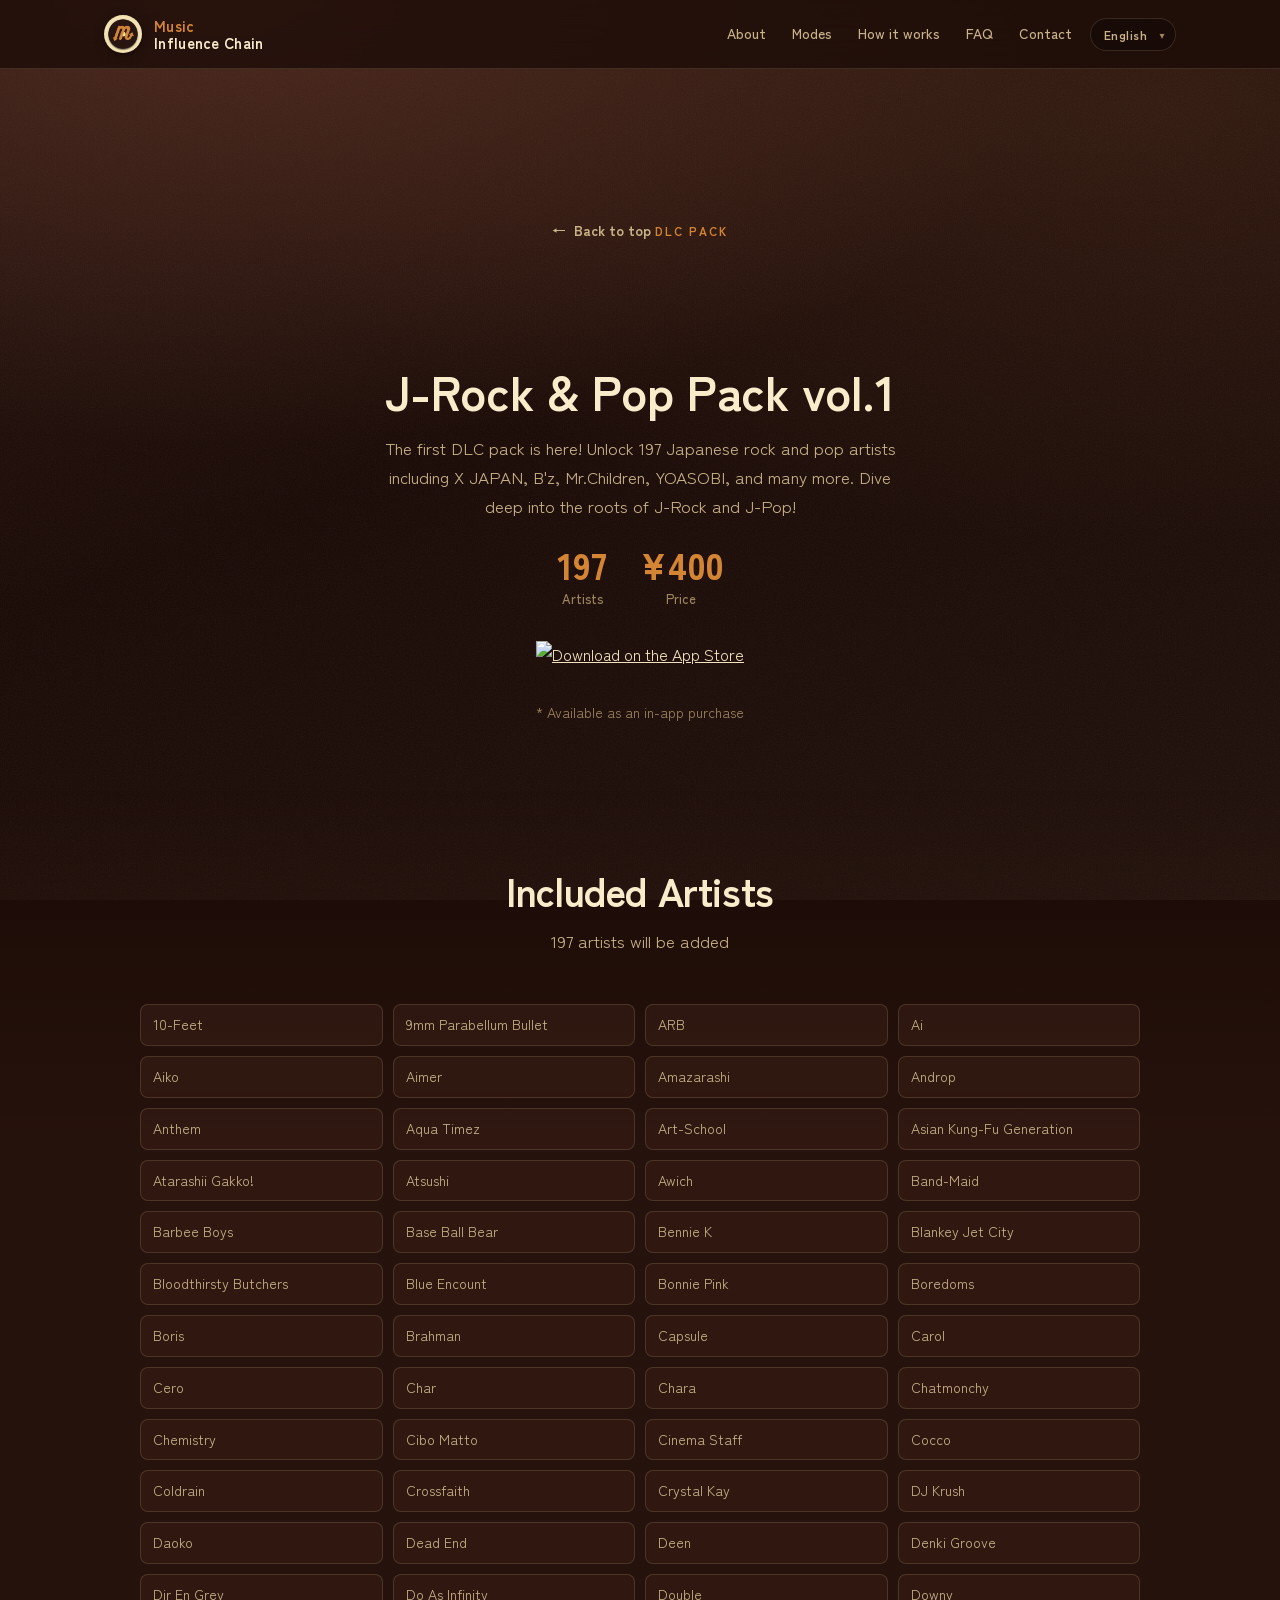
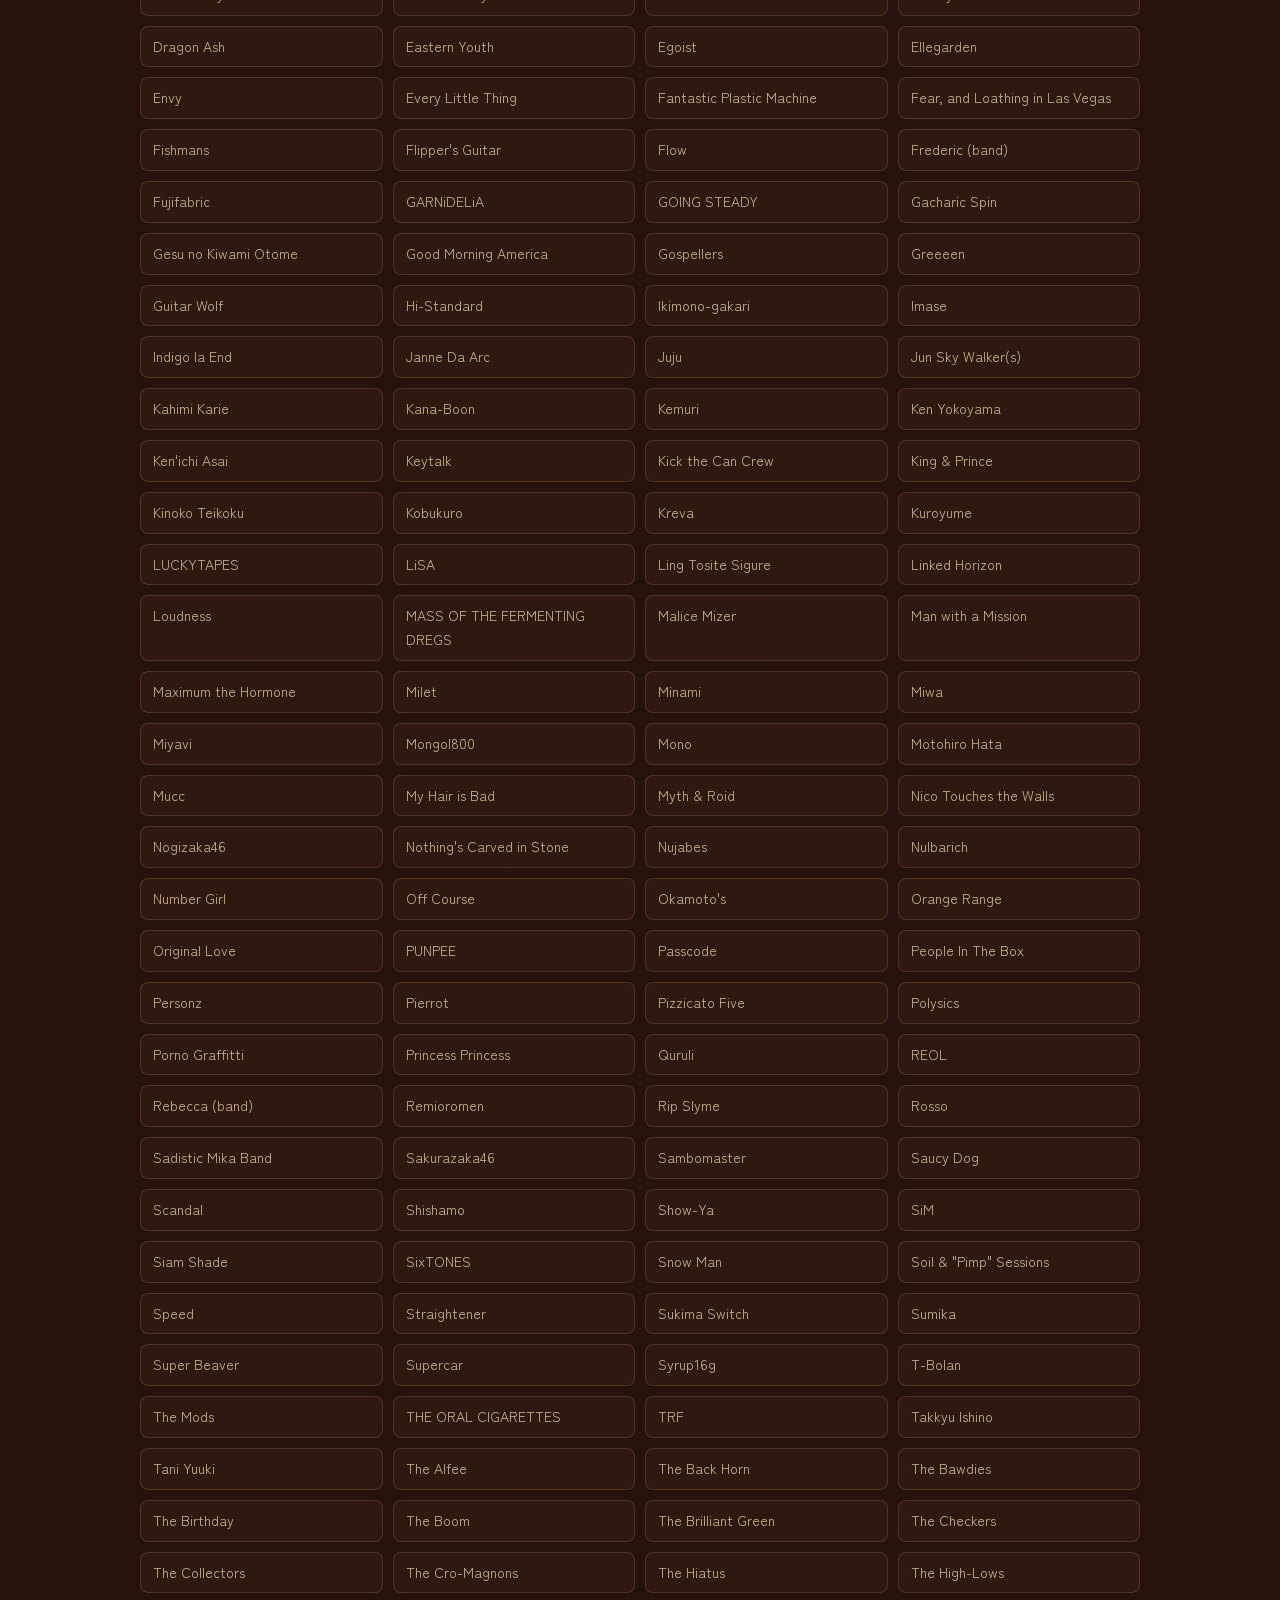
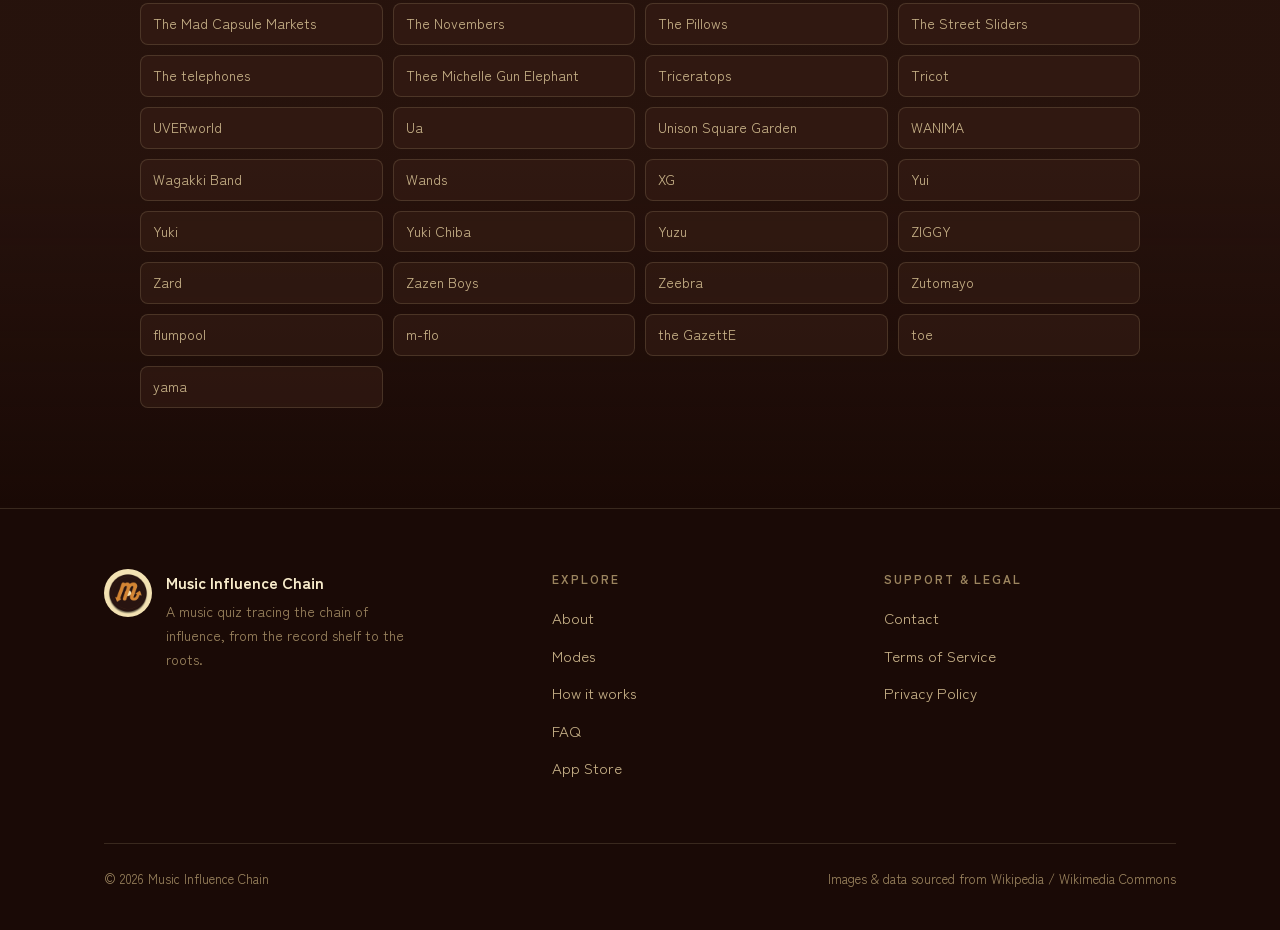
==== dlc-jrock-pop-v1.html @ 993cece6 "DLC詳細ページを新規作成（197アーティスト全一覧、6言語対応） Co-Authored-By: Claude Opus 4.6 <noreply@anthropic.com>" ====
<!DOCTYPE html>
<html lang="ja" data-lang="ja">
<head>
  <meta charset="UTF-8" />
  <meta name="viewport" content="width=device-width, initial-scale=1.0" />
  <title>J-Rock &amp; Pop Pack vol.1 — Music Influence Chain</title>
  <meta name="description" content="Music Influence Chain の DLC「J-Rock &amp; Pop Pack vol.1」。X JAPAN、B'z、Mr.Children、YOASOBI など197組の日本のロック・ポップアーティストをアンロック。 / The J-Rock & Pop Pack vol.1 DLC for Music Influence Chain. Unlock 197 Japanese rock and pop artists." />
  <link rel="icon" type="image/png" href="assets/img/logo.png" />
  <link rel="preconnect" href="https://fonts.googleapis.com" />
  <link rel="preconnect" href="https://fonts.gstatic.com" crossorigin />
  <link href="https://fonts.googleapis.com/css2?family=Zen+Kaku+Gothic+New:wght@400;500;700;900&display=swap" rel="stylesheet" />
  <link rel="stylesheet" href="assets/css/style.css?v=3" />
</head>
<body
  data-title-ja="J-Rock & Pop Pack vol.1 — Music Influence Chain"
  data-title-en="J-Rock & Pop Pack vol.1 — Music Influence Chain"
  data-title-zh-Hans="J-Rock & Pop Pack vol.1 — Music Influence Chain"
  data-title-zh-Hant="J-Rock & Pop Pack vol.1 — Music Influence Chain"
  data-title-ko="J-Rock & Pop Pack vol.1 — Music Influence Chain"
  data-title-es="J-Rock & Pop Pack vol.1 — Music Influence Chain"
>
  <div class="bg-ambient"></div>
  <div class="bg-grain"></div>

  <!-- ============ Header ============ -->
  <header class="site-header">
    <div class="wrap">
      <a class="brand" href="index.html">
        <img src="assets/img/logo.png" alt="Music Influence Chain" />
        <span class="brand-name"><b>Music</b><br />Influence Chain</span>
      </a>
      <nav class="nav">
        <a href="index.html#about">
          <span class="lang-ja">アプリについて</span>
          <span class="lang-en">About</span>
          <span class="lang-zh-Hans">关于应用</span>
          <span class="lang-zh-Hant">關於應用</span>
          <span class="lang-ko">앱 소개</span>
          <span class="lang-es">Acerca de</span>
        </a>
        <a href="index.html#modes">
          <span class="lang-ja">モード</span>
          <span class="lang-en">Modes</span>
          <span class="lang-zh-Hans">模式</span>
          <span class="lang-zh-Hant">模式</span>
          <span class="lang-ko">모드</span>
          <span class="lang-es">Modos</span>
        </a>
        <a href="index.html#how">
          <span class="lang-ja">遊び方</span>
          <span class="lang-en">How it works</span>
          <span class="lang-zh-Hans">玩法</span>
          <span class="lang-zh-Hant">玩法</span>
          <span class="lang-ko">플레이 방법</span>
          <span class="lang-es">Cómo jugar</span>
        </a>
        <a href="index.html#faq">
          <span class="lang-ja">FAQ</span>
          <span class="lang-en">FAQ</span>
          <span class="lang-zh-Hans">FAQ</span>
          <span class="lang-zh-Hant">FAQ</span>
          <span class="lang-ko">FAQ</span>
          <span class="lang-es">FAQ</span>
        </a>
        <a href="https://forms.gle/2GQbnnwkBEz3miRp9" target="_blank" rel="noopener">
          <span class="lang-ja">お問い合わせ</span>
          <span class="lang-en">Contact</span>
          <span class="lang-zh-Hans">联系我们</span>
          <span class="lang-zh-Hant">聯絡我們</span>
          <span class="lang-ko">문의</span>
          <span class="lang-es">Contacto</span>
        </a>
      </nav>
      <div class="lang-switch" role="group" aria-label="Language">
        <button class="lang-toggle" type="button">
          <span class="lang-current">日本語</span>
        </button>
        <div class="lang-dropdown">
          <button data-lang="ja" type="button">日本語</button>
          <button data-lang="en" type="button">English</button>
          <button data-lang="zh-Hans" type="button">简体中文</button>
          <button data-lang="zh-Hant" type="button">繁體中文</button>
          <button data-lang="ko" type="button">한국어</button>
          <button data-lang="es" type="button">Español</button>
        </div>
      </div>
    </div>
  </header>

  <!-- ============ DLC Hero ============ -->
  <section class="dlc-hero">
    <div class="wrap">
      <a href="index.html" class="legal back" style="display:inline-flex;align-items:center;gap:8px;text-decoration:none;color:var(--text-dim);font-size:14px;font-weight:600;margin-bottom:30px;">
        ← <span class="lang-ja">トップに戻る</span><span class="lang-en">Back to top</span><span class="lang-zh-Hans">返回首页</span><span class="lang-zh-Hant">返回首頁</span><span class="lang-ko">메인으로 돌아가기</span><span class="lang-es">Volver al inicio</span>
      </a>
      <span class="dlc-tag">DLC PACK</span>
      <h1>
        <span class="lang-ja">邦ロック・ポップパック ver1</span>
        <span class="lang-en">J-Rock &amp; Pop Pack vol.1</span>
        <span class="lang-zh-Hans">J-Rock &amp; Pop Pack vol.1</span>
        <span class="lang-zh-Hant">J-Rock &amp; Pop Pack vol.1</span>
        <span class="lang-ko">J-Rock &amp; Pop Pack vol.1</span>
        <span class="lang-es">J-Rock &amp; Pop Pack vol.1</span>
      </h1>
      <p class="dlc-desc">
        <span class="lang-ja">初の DLC パックが登場！X JAPAN、B'z、Mr.Children、YOASOBI など 197 組の日本のロック・ポップアーティストをアンロックできます。J-Rock・J-Pop のルーツを深く探求しましょう！</span>
        <span class="lang-en">The first DLC pack is here! Unlock 197 Japanese rock and pop artists including X JAPAN, B'z, Mr.Children, YOASOBI, and many more. Dive deep into the roots of J-Rock and J-Pop!</span>
        <span class="lang-zh-Hans">首个 DLC 包来了！解锁 197 位日本摇滚和流行艺术家，包括 X JAPAN、B'z、Mr.Children、YOASOBI 等。深入探索 J-Rock 和 J-Pop 的根源！</span>
        <span class="lang-zh-Hant">首個 DLC 包來了！解鎖 197 位日本搖滾和流行藝術家，包括 X JAPAN、B'z、Mr.Children、YOASOBI 等。深入探索 J-Rock 和 J-Pop 的根源！</span>
        <span class="lang-ko">첫 번째 DLC 팩 출시! X JAPAN, B'z, Mr.Children, YOASOBI 등 197명 이상의 일본 록·팝 아티스트를 잠금 해제하세요. J-Rock과 J-Pop의 뿌리를 깊이 탐험해 보세요!</span>
        <span class="lang-es">¡El primer paquete DLC ya está aquí! Desbloquea 197 artistas de rock y pop japonés, incluyendo X JAPAN, B'z, Mr.Children, YOASOBI y muchos más. ¡Sumérgete en las raíces del J-Rock y J-Pop!</span>
      </p>
      <div class="dlc-stats">
        <div class="dlc-stat">
          <span class="stat-num">197</span>
          <span class="stat-label">
            <span class="lang-ja">アーティスト</span><span class="lang-en">Artists</span><span class="lang-zh-Hans">位艺术家</span><span class="lang-zh-Hant">位藝術家</span><span class="lang-ko">아티스트</span><span class="lang-es">Artistas</span>
          </span>
        </div>
        <div class="dlc-stat">
          <span class="stat-num">¥400</span>
          <span class="stat-label">
            <span class="lang-ja">価格</span><span class="lang-en">Price</span><span class="lang-zh-Hans">价格</span><span class="lang-zh-Hant">價格</span><span class="lang-ko">가격</span><span class="lang-es">Precio</span>
          </span>
        </div>
      </div>
      <a class="appstore-badge" href="https://apps.apple.com/jp/app/%E9%9F%B3%E6%A5%BD%E3%81%AE%E3%83%AB%E3%83%BC%E3%83%84%E3%82%92%E3%83%87%E3%82%A3%E3%82%B0%E3%82%8B-roots/id6773954689" target="_blank" rel="noopener">
        <img src="https://developer.apple.com/assets/elements/badges/download-on-the-app-store.svg" alt="Download on the App Store" />
      </a>
      <p style="margin-top:12px;font-size:14px;color:var(--text-faint);">
        <span class="lang-ja">※ アプリ内から購入できます</span>
        <span class="lang-en">* Available as an in-app purchase</span>
        <span class="lang-zh-Hans">※ 可在应用内购买</span>
        <span class="lang-zh-Hant">※ 可在應用程式內購買</span>
        <span class="lang-ko">※ 앱 내에서 구매할 수 있습니다</span>
        <span class="lang-es">* Disponible como compra dentro de la app</span>
      </p>
    </div>
  </section>

  <!-- ============ Artist list ============ -->
  <section class="section-alt" style="padding-bottom:100px;">
    <div class="wrap">
      <div class="section-head reveal" style="text-align:center;margin-left:auto;margin-right:auto;">
        <h2>
          <span class="lang-ja">収録アーティスト一覧</span>
          <span class="lang-en">Included Artists</span>
          <span class="lang-zh-Hans">收录艺术家列表</span>
          <span class="lang-zh-Hant">收錄藝術家列表</span>
          <span class="lang-ko">수록 아티스트 목록</span>
          <span class="lang-es">Lista de artistas incluidos</span>
        </h2>
        <p>
          <span class="lang-ja">197組のアーティストが追加されます</span>
          <span class="lang-en">197 artists will be added</span>
          <span class="lang-zh-Hans">将添加197位艺术家</span>
          <span class="lang-zh-Hant">將添加197位藝術家</span>
          <span class="lang-ko">197명의 아티스트가 추가됩니다</span>
          <span class="lang-es">Se añadirán 197 artistas</span>
        </p>
      </div>
      <div class="artist-grid">
      <div class="artist-name"><span class="lang-ja">10-FEET</span><span class="lang-en">10-Feet</span><span class="lang-zh-Hans">10-FEET</span><span class="lang-zh-Hant">10-FEET</span><span class="lang-ko">10-FEET</span><span class="lang-es">10-Feet</span></div>
      <div class="artist-name"><span class="lang-ja">9mm Parabellum Bullet</span><span class="lang-en">9mm Parabellum Bullet</span><span class="lang-zh-Hans">菅原卓郎</span><span class="lang-zh-Hant">菅原卓郎</span><span class="lang-ko">9mm 패러벨럼 불렛</span><span class="lang-es">9mm Parabellum Bullet</span></div>
      <div class="artist-name"><span class="lang-ja">ARB</span><span class="lang-en">ARB</span><span class="lang-zh-Hans">ARB</span><span class="lang-zh-Hant">ARB</span><span class="lang-ko">ARB</span><span class="lang-es">ARB</span></div>
      <div class="artist-name"><span class="lang-ja">AI</span><span class="lang-en">Ai</span><span class="lang-zh-Hans">AI</span><span class="lang-zh-Hant">AI</span><span class="lang-ko">AI (가수)</span><span class="lang-es">Ai</span></div>
      <div class="artist-name"><span class="lang-ja">aiko</span><span class="lang-en">Aiko</span><span class="lang-zh-Hans">Aiko</span><span class="lang-zh-Hant">Aiko</span><span class="lang-ko">아이코</span><span class="lang-es">Aiko</span></div>
      <div class="artist-name"><span class="lang-ja">Aimer</span><span class="lang-en">Aimer</span><span class="lang-zh-Hans">Aimer</span><span class="lang-zh-Hant">Aimer</span><span class="lang-ko">Aimer</span><span class="lang-es">Aimer</span></div>
      <div class="artist-name"><span class="lang-ja">amazarashi</span><span class="lang-en">Amazarashi</span><span class="lang-zh-Hans">Amazarashi</span><span class="lang-zh-Hant">Amazarashi</span><span class="lang-ko">Amazarashi</span><span class="lang-es">Amazarashi</span></div>
      <div class="artist-name"><span class="lang-ja">androp</span><span class="lang-en">Androp</span><span class="lang-zh-Hans">Androp#成員</span><span class="lang-zh-Hant">Androp#成員</span><span class="lang-ko">Androp</span><span class="lang-es">Androp</span></div>
      <div class="artist-name"><span class="lang-ja">ANTHEM</span><span class="lang-en">Anthem</span><span class="lang-zh-Hans">聖歌</span><span class="lang-zh-Hant">聖歌</span><span class="lang-ko">앤썸</span><span class="lang-es">Anthem</span></div>
      <div class="artist-name"><span class="lang-ja">Aqua Timez</span><span class="lang-en">Aqua Timez</span><span class="lang-zh-Hans">Aqua Timez</span><span class="lang-zh-Hant">Aqua Timez</span><span class="lang-ko">바람을 모아서</span><span class="lang-es">Aqua Timez</span></div>
      <div class="artist-name"><span class="lang-ja">ART-SCHOOL</span><span class="lang-en">Art-School</span><span class="lang-zh-Hans">Art-School</span><span class="lang-zh-Hant">Art-School</span><span class="lang-ko">ART-SCHOOL</span><span class="lang-es">Art-School</span></div>
      <div class="artist-name"><span class="lang-ja">ASIAN KUNG-FU GENERATION</span><span class="lang-en">Asian Kung-Fu Generation</span><span class="lang-zh-Hans">亞細亞功夫世代</span><span class="lang-zh-Hant">亞細亞功夫世代</span><span class="lang-ko">ASIAN KUNG-FU GENERATION</span><span class="lang-es">Asian Kung-fu Generation</span></div>
      <div class="artist-name"><span class="lang-ja">新しい学校のリーダーズ</span><span class="lang-en">Atarashii Gakko!</span><span class="lang-zh-Hans">新學校領袖</span><span class="lang-zh-Hant">新學校領袖</span><span class="lang-ko">새로운 학교의 리더즈</span><span class="lang-es">Atarashii Gakko!</span></div>
      <div class="artist-name"><span class="lang-ja">EXILE ATSUSHI</span><span class="lang-en">Atsushi</span><span class="lang-zh-Hans">ATSUSHI</span><span class="lang-zh-Hant">ATSUSHI</span><span class="lang-ko">ATSUSHI</span><span class="lang-es">Atsushi</span></div>
      <div class="artist-name"><span class="lang-ja">Awich</span><span class="lang-en">Awich</span><span class="lang-zh-Hans">Awich</span><span class="lang-zh-Hant">Awich</span><span class="lang-ko">에이위치</span><span class="lang-es">Awich</span></div>
      <div class="artist-name"><span class="lang-ja">BAND-MAID</span><span class="lang-en">Band-Maid</span><span class="lang-zh-Hans">BAND-MAID</span><span class="lang-zh-Hant">BAND-MAID</span><span class="lang-ko">BAND-MAID</span><span class="lang-es">Band-Maid</span></div>
      <div class="artist-name"><span class="lang-ja">BARBEE BOYS</span><span class="lang-en">Barbee Boys</span><span class="lang-zh-Hans">Barbee Boys</span><span class="lang-zh-Hant">Barbee Boys</span><span class="lang-ko">Barbee Boys</span><span class="lang-es">Barbee Boys</span></div>
      <div class="artist-name"><span class="lang-ja">Base Ball Bear</span><span class="lang-en">Base Ball Bear</span><span class="lang-zh-Hans">棒球熊樂團</span><span class="lang-zh-Hant">棒球熊樂團</span><span class="lang-ko">베이스 볼 베어</span><span class="lang-es">Base Ball Bear</span></div>
      <div class="artist-name"><span class="lang-ja">BENNIE K</span><span class="lang-en">Bennie K</span><span class="lang-zh-Hans">Bennie K</span><span class="lang-zh-Hant">Bennie K</span><span class="lang-ko">베니 케이</span><span class="lang-es">Bennie K</span></div>
      <div class="artist-name"><span class="lang-ja">BLANKEY JET CITY</span><span class="lang-en">Blankey Jet City</span><span class="lang-zh-Hans">Blankey Jet City</span><span class="lang-zh-Hant">Blankey Jet City</span><span class="lang-ko">Blankey Jet City</span><span class="lang-es">Blankey Jet City</span></div>
      <div class="artist-name"><span class="lang-ja">bloodthirsty butchers</span><span class="lang-en">Bloodthirsty Butchers</span><span class="lang-zh-Hans">Bloodthirsty Butchers</span><span class="lang-zh-Hant">Bloodthirsty Butchers</span><span class="lang-ko">Bloodthirsty Butchers</span><span class="lang-es">Bloodthirsty Butchers</span></div>
      <div class="artist-name"><span class="lang-ja">BLUE ENCOUNT</span><span class="lang-en">Blue Encount</span><span class="lang-zh-Hans">BLUE ENCOUNT</span><span class="lang-zh-Hant">BLUE ENCOUNT</span><span class="lang-ko">Blue Encount</span><span class="lang-es">Blue Encount</span></div>
      <div class="artist-name"><span class="lang-ja">BONNIE PINK</span><span class="lang-en">Bonnie Pink</span><span class="lang-zh-Hans">粉紅邦妮</span><span class="lang-zh-Hant">粉紅邦妮</span><span class="lang-ko">보니 핑크</span><span class="lang-es">Bonnie Pink</span></div>
      <div class="artist-name"><span class="lang-ja">ボアダムス</span><span class="lang-en">Boredoms</span><span class="lang-zh-Hans">Boredoms</span><span class="lang-zh-Hant">Boredoms</span><span class="lang-ko">보어덤스</span><span class="lang-es">Boredoms</span></div>
      <div class="artist-name"><span class="lang-ja">BORIS</span><span class="lang-en">Boris</span><span class="lang-zh-Hans">Boris</span><span class="lang-zh-Hant">Boris</span><span class="lang-ko">보리스</span><span class="lang-es">Boris</span></div>
      <div class="artist-name"><span class="lang-ja">BRAHMAN</span><span class="lang-en">Brahman</span><span class="lang-zh-Hans">Brahman</span><span class="lang-zh-Hant">Brahman</span><span class="lang-ko">Brahman</span><span class="lang-es">Brahman</span></div>
      <div class="artist-name"><span class="lang-ja">CAPSULE</span><span class="lang-en">Capsule</span><span class="lang-zh-Hans">CAPSULE</span><span class="lang-zh-Hant">CAPSULE</span><span class="lang-ko">capsule</span><span class="lang-es">Capsule</span></div>
      <div class="artist-name"><span class="lang-ja">キャロル</span><span class="lang-en">Carol</span><span class="lang-zh-Hans">卡羅爾樂隊</span><span class="lang-zh-Hant">卡羅爾樂隊</span><span class="lang-ko">Carol</span><span class="lang-es">Carol</span></div>
      <div class="artist-name"><span class="lang-ja">cero</span><span class="lang-en">Cero</span><span class="lang-zh-Hans">Cero</span><span class="lang-zh-Hant">Cero</span><span class="lang-ko">Cero</span><span class="lang-es">Cero</span></div>
      <div class="artist-name"><span class="lang-ja">Char</span><span class="lang-en">Char</span><span class="lang-zh-Hans">Char</span><span class="lang-zh-Hant">Char</span><span class="lang-ko">Char</span><span class="lang-es">Char</span></div>
      <div class="artist-name"><span class="lang-ja">CHARA</span><span class="lang-en">Chara</span><span class="lang-zh-Hans">恰拉</span><span class="lang-zh-Hant">恰拉</span><span class="lang-ko">차라</span><span class="lang-es">Chara</span></div>
      <div class="artist-name"><span class="lang-ja">チャットモンチー</span><span class="lang-en">Chatmonchy</span><span class="lang-zh-Hans">恰萌奇</span><span class="lang-zh-Hant">恰萌奇</span><span class="lang-ko">챗몬치</span><span class="lang-es">Chatmonchy</span></div>
      <div class="artist-name"><span class="lang-ja">CHEMISTRY</span><span class="lang-en">Chemistry</span><span class="lang-zh-Hans">化學超男子</span><span class="lang-zh-Hant">化學超男子</span><span class="lang-ko">케미스트리</span><span class="lang-es">Chemistry (banda)</span></div>
      <div class="artist-name"><span class="lang-ja">チボ・マット</span><span class="lang-en">Cibo Matto</span><span class="lang-zh-Hans">Cibo Matto</span><span class="lang-zh-Hant">Cibo Matto</span><span class="lang-ko">Cibo Matto</span><span class="lang-es">Cibo Matto</span></div>
      <div class="artist-name"><span class="lang-ja">cinema staff</span><span class="lang-en">Cinema Staff</span><span class="lang-zh-Hans">Cinema Staff</span><span class="lang-zh-Hant">Cinema Staff</span><span class="lang-ko">Cinema Staff</span><span class="lang-es">Cinema Staff</span></div>
      <div class="artist-name"><span class="lang-ja">Cocco</span><span class="lang-en">Cocco</span><span class="lang-zh-Hans">Cocco</span><span class="lang-zh-Hant">Cocco</span><span class="lang-ko">코코</span><span class="lang-es">Cocco</span></div>
      <div class="artist-name"><span class="lang-ja">coldrain</span><span class="lang-en">Coldrain</span><span class="lang-zh-Hans">Coldrain</span><span class="lang-zh-Hant">Coldrain</span><span class="lang-ko">콜드레인</span><span class="lang-es">Coldrain</span></div>
      <div class="artist-name"><span class="lang-ja">Crossfaith</span><span class="lang-en">Crossfaith</span><span class="lang-zh-Hans">Crossfaith</span><span class="lang-zh-Hant">Crossfaith</span><span class="lang-ko">크로스페이스</span><span class="lang-es">Crossfaith</span></div>
      <div class="artist-name"><span class="lang-ja">Crystal Kay</span><span class="lang-en">Crystal Kay</span><span class="lang-zh-Hans">克莉絲朵·凱兒</span><span class="lang-zh-Hant">克莉絲朵·凱兒</span><span class="lang-ko">크리스탈 케이</span><span class="lang-es">Crystal Kay</span></div>
      <div class="artist-name"><span class="lang-ja">DJ Krush</span><span class="lang-en">DJ Krush</span><span class="lang-zh-Hans">DJ Krush</span><span class="lang-zh-Hant">DJ Krush</span><span class="lang-ko">DJ Krush</span><span class="lang-es">DJ Krush</span></div>
      <div class="artist-name"><span class="lang-ja">DAOKO</span><span class="lang-en">Daoko</span><span class="lang-zh-Hans">Daoko</span><span class="lang-zh-Hant">Daoko</span><span class="lang-ko">DAOKO</span><span class="lang-es">Daoko</span></div>
      <div class="artist-name"><span class="lang-ja">DEAD END</span><span class="lang-en">Dead End</span><span class="lang-zh-Hans">Dead End</span><span class="lang-zh-Hant">Dead End</span><span class="lang-ko">Dead End</span><span class="lang-es">Dead End</span></div>
      <div class="artist-name"><span class="lang-ja">DEEN</span><span class="lang-en">Deen</span><span class="lang-zh-Hans">DEEN</span><span class="lang-zh-Hant">DEEN</span><span class="lang-ko">딘</span><span class="lang-es">Deen</span></div>
      <div class="artist-name"><span class="lang-ja">電気グルーヴ</span><span class="lang-en">Denki Groove</span><span class="lang-zh-Hans">電氣魔軌</span><span class="lang-zh-Hant">電氣魔軌</span><span class="lang-ko">덴키 그루브</span><span class="lang-es">Denki Groove</span></div>
      <div class="artist-name"><span class="lang-ja">DIR EN GREY</span><span class="lang-en">Dir En Grey</span><span class="lang-zh-Hans">Dir en grey</span><span class="lang-zh-Hant">Dir en grey</span><span class="lang-ko">디르 앙 그레이</span><span class="lang-es">Dir En Grey</span></div>
      <div class="artist-name"><span class="lang-ja">Do As Infinity</span><span class="lang-en">Do As Infinity</span><span class="lang-zh-Hans">大無限樂團</span><span class="lang-zh-Hant">大無限樂團</span><span class="lang-ko">두 애즈 인피니티</span><span class="lang-es">Do As Infinity</span></div>
      <div class="artist-name"><span class="lang-ja">DOUBLE</span><span class="lang-en">Double</span><span class="lang-zh-Hans">Double</span><span class="lang-zh-Hant">Double</span><span class="lang-ko">Double</span><span class="lang-es">Double</span></div>
      <div class="artist-name"><span class="lang-ja">downy</span><span class="lang-en">Downy</span><span class="lang-zh-Hans">Downy</span><span class="lang-zh-Hant">Downy</span><span class="lang-ko">Downy</span><span class="lang-es">Downy</span></div>
      <div class="artist-name"><span class="lang-ja">Dragon Ash</span><span class="lang-en">Dragon Ash</span><span class="lang-zh-Hans">Dragon Ash</span><span class="lang-zh-Hant">Dragon Ash</span><span class="lang-ko">드래곤 애쉬</span><span class="lang-es">Dragon Ash</span></div>
      <div class="artist-name"><span class="lang-ja">eastern youth</span><span class="lang-en">Eastern Youth</span><span class="lang-zh-Hans">Eastern Youth</span><span class="lang-zh-Hant">Eastern Youth</span><span class="lang-ko">Eastern Youth</span><span class="lang-es">Eastern Youth</span></div>
      <div class="artist-name"><span class="lang-ja">EGOIST</span><span class="lang-en">Egoist</span><span class="lang-zh-Hans">EGOIST</span><span class="lang-zh-Hant">EGOIST</span><span class="lang-ko">EGOIST</span><span class="lang-es">Egoist</span></div>
      <div class="artist-name"><span class="lang-ja">ELLEGARDEN</span><span class="lang-en">Ellegarden</span><span class="lang-zh-Hans">Ellegarden</span><span class="lang-zh-Hant">Ellegarden</span><span class="lang-ko">엘르가든</span><span class="lang-es">Ellegarden</span></div>
      <div class="artist-name"><span class="lang-ja">envy</span><span class="lang-en">Envy</span><span class="lang-zh-Hans">Envy</span><span class="lang-zh-Hant">Envy</span><span class="lang-ko">엔비</span><span class="lang-es">Envy</span></div>
      <div class="artist-name"><span class="lang-ja">Every Little Thing</span><span class="lang-en">Every Little Thing</span><span class="lang-zh-Hans">小事樂團</span><span class="lang-zh-Hant">小事樂團</span><span class="lang-ko">Every Little Thing</span><span class="lang-es">Every Little Thing</span></div>
      <div class="artist-name"><span class="lang-ja">Fantastic Plastic Machine</span><span class="lang-en">Fantastic Plastic Machine</span><span class="lang-zh-Hans">Fantastic Plastic Machine</span><span class="lang-zh-Hant">Fantastic Plastic Machine</span><span class="lang-ko">판타스틱 플라스틱 머신</span><span class="lang-es">Fantastic Plastic Machine</span></div>
      <div class="artist-name"><span class="lang-ja">Fear, and loathing in Las Vegas</span><span class="lang-en">Fear, and Loathing in Las Vegas</span><span class="lang-zh-Hans">Fear</span><span class="lang-zh-Hant">Fear</span><span class="lang-ko">Fear</span><span class="lang-es">Fear, And Loathing In Las Vegas</span></div>
      <div class="artist-name"><span class="lang-ja">フィッシュマンズ</span><span class="lang-en">Fishmans</span><span class="lang-zh-Hans">Fishmans</span><span class="lang-zh-Hant">Fishmans</span><span class="lang-ko">피쉬만즈</span><span class="lang-es">Fishmans</span></div>
      <div class="artist-name"><span class="lang-ja">フリッパーズ・ギター</span><span class="lang-en">Flipper's Guitar</span><span class="lang-zh-Hans">Flipper's Guitar</span><span class="lang-zh-Hant">Flipper's Guitar</span><span class="lang-ko">플리퍼스 기타</span><span class="lang-es">Flipper's Guitar</span></div>
      <div class="artist-name"><span class="lang-ja">FLOW</span><span class="lang-en">Flow</span><span class="lang-zh-Hans">FLOW</span><span class="lang-zh-Hant">FLOW</span><span class="lang-ko">플로</span><span class="lang-es">Flow</span></div>
      <div class="artist-name"><span class="lang-ja">フレデリック</span><span class="lang-en">Frederic (band)</span><span class="lang-zh-Hans">FREDERIC</span><span class="lang-zh-Hant">FREDERIC</span><span class="lang-ko">프레데릭</span><span class="lang-es">Frederic</span></div>
      <div class="artist-name"><span class="lang-ja">フジファブリック</span><span class="lang-en">Fujifabric</span><span class="lang-zh-Hans">富士纖維樂團</span><span class="lang-zh-Hant">富士纖維樂團</span><span class="lang-ko">후지패브릭</span><span class="lang-es">Fujifabric</span></div>
      <div class="artist-name"><span class="lang-ja">GARNiDELiA</span><span class="lang-en">GARNiDELiA</span><span class="lang-zh-Hans">加尼葉蒂莉亞</span><span class="lang-zh-Hant">加尼葉蒂莉亞</span><span class="lang-ko">가르니델리아</span><span class="lang-es">GARNiDELiA</span></div>
      <div class="artist-name"><span class="lang-ja">GOING STEADY</span><span class="lang-en">GOING STEADY</span><span class="lang-zh-Hans">GOING STEADY</span><span class="lang-zh-Hant">GOING STEADY</span><span class="lang-ko">GOING STEADY</span><span class="lang-es">GOING STEADY</span></div>
      <div class="artist-name"><span class="lang-ja">Gacharic Spin</span><span class="lang-en">Gacharic Spin</span><span class="lang-zh-Hans">Gacharic Spin</span><span class="lang-zh-Hant">Gacharic Spin</span><span class="lang-ko">Gacharic Spin</span><span class="lang-es">Gacharic Spin</span></div>
      <div class="artist-name"><span class="lang-ja">ゲスの極み乙女</span><span class="lang-en">Gesu no Kiwami Otome</span><span class="lang-zh-Hans">極品下流少女。</span><span class="lang-zh-Hant">極品下流少女。</span><span class="lang-ko">게스노키와미오토메</span><span class="lang-es">Gesu No Kiwami Otome</span></div>
      <div class="artist-name"><span class="lang-ja">グッドモーニングアメリカ</span><span class="lang-en">Good Morning America</span><span class="lang-zh-Hans">早安美國</span><span class="lang-zh-Hant">早安美國</span><span class="lang-ko">Good Morning America</span><span class="lang-es">Good Morning America</span></div>
      <div class="artist-name"><span class="lang-ja">ゴスペラーズ</span><span class="lang-en">Gospellers</span><span class="lang-zh-Hans">聖堂教父</span><span class="lang-zh-Hant">聖堂教父</span><span class="lang-ko">Gospellers</span><span class="lang-es">Gospellers</span></div>
      <div class="artist-name"><span class="lang-ja">GRe4N BOYZ</span><span class="lang-en">Greeeen</span><span class="lang-zh-Hans">GReeeeN</span><span class="lang-zh-Hant">GReeeeN</span><span class="lang-ko">GReeeeN</span><span class="lang-es">Greeeen</span></div>
      <div class="artist-name"><span class="lang-ja">ギターウルフ</span><span class="lang-en">Guitar Wolf</span><span class="lang-zh-Hans">吉他狼</span><span class="lang-zh-Hant">吉他狼</span><span class="lang-ko">Guitar Wolf</span><span class="lang-es">Guitar Wolf</span></div>
      <div class="artist-name"><span class="lang-ja">Hi-STANDARD</span><span class="lang-en">Hi-Standard</span><span class="lang-zh-Hans">Hi-Standard</span><span class="lang-zh-Hant">Hi-Standard</span><span class="lang-ko">Hi-Standard</span><span class="lang-es">Hi-Standard</span></div>
      <div class="artist-name"><span class="lang-ja">いきものがかり</span><span class="lang-en">Ikimono-gakari</span><span class="lang-zh-Hans">生物股長</span><span class="lang-zh-Hant">生物股長</span><span class="lang-ko">이키모노가카리</span><span class="lang-es">Ikimonogakari</span></div>
      <div class="artist-name"><span class="lang-ja">imase</span><span class="lang-en">Imase</span><span class="lang-zh-Hans">Imase</span><span class="lang-zh-Hant">Imase</span><span class="lang-ko">imase</span><span class="lang-es">Imase</span></div>
      <div class="artist-name"><span class="lang-ja">indigo la End</span><span class="lang-en">Indigo la End</span><span class="lang-zh-Hans">Indigo la End</span><span class="lang-zh-Hant">Indigo la End</span><span class="lang-ko">Indigo la End</span><span class="lang-es">Indigo la End</span></div>
      <div class="artist-name"><span class="lang-ja">Janne Da Arc</span><span class="lang-en">Janne Da Arc</span><span class="lang-zh-Hans">聖女貞德</span><span class="lang-zh-Hant">聖女貞德</span><span class="lang-ko">Janne Da Arc</span><span class="lang-es">Janne Da Arc</span></div>
      <div class="artist-name"><span class="lang-ja">JUJU</span><span class="lang-en">Juju</span><span class="lang-zh-Hans">JUJU</span><span class="lang-zh-Hant">JUJU</span><span class="lang-ko">주주</span><span class="lang-es">Juju</span></div>
      <div class="artist-name"><span class="lang-ja">JUN SKY WALKER(S)</span><span class="lang-en">Jun Sky Walker(s)</span><span class="lang-zh-Hans">Jun Sky Walker(s)</span><span class="lang-zh-Hant">Jun Sky Walker(s)</span><span class="lang-ko">Jun Sky Walker(s)</span><span class="lang-es">Jun Sky Walker(s)</span></div>
      <div class="artist-name"><span class="lang-ja">カヒミ・カリィ</span><span class="lang-en">Kahimi Karie</span><span class="lang-zh-Hans">卡希米·凯莉</span><span class="lang-zh-Hant">卡希米·凯莉</span><span class="lang-ko">Kahimi Karie</span><span class="lang-es">Kahimi Karie</span></div>
      <div class="artist-name"><span class="lang-ja">KANA-BOON</span><span class="lang-en">Kana-Boon</span><span class="lang-zh-Hans">KANA-BOON</span><span class="lang-zh-Hant">KANA-BOON</span><span class="lang-ko">KANA-BOON</span><span class="lang-es">Kana-Boon</span></div>
      <div class="artist-name"><span class="lang-ja">KEMURI</span><span class="lang-en">Kemuri</span><span class="lang-zh-Hans">Kemuri</span><span class="lang-zh-Hant">Kemuri</span><span class="lang-ko">Kemuri</span><span class="lang-es">Kemuri</span></div>
      <div class="artist-name"><span class="lang-ja">横山健</span><span class="lang-en">Ken Yokoyama</span><span class="lang-zh-Hans">横山健</span><span class="lang-zh-Hant">横山健</span><span class="lang-ko">Ken Yokoyama</span><span class="lang-es">Ken Yokoyama</span></div>
      <div class="artist-name"><span class="lang-ja">浅井健一</span><span class="lang-en">Ken'ichi Asai</span><span class="lang-zh-Hans">淺井健一</span><span class="lang-zh-Hant">淺井健一</span><span class="lang-ko">아사이 겐이치</span><span class="lang-es">Ken'ichi Asai</span></div>
      <div class="artist-name"><span class="lang-ja">KEYTALK</span><span class="lang-en">Keytalk</span><span class="lang-zh-Hans">KEYTALK</span><span class="lang-zh-Hant">KEYTALK</span><span class="lang-ko">KEYTALK</span><span class="lang-es">Keytalk</span></div>
      <div class="artist-name"><span class="lang-ja">KICK THE CAN CREW</span><span class="lang-en">Kick the Can Crew</span><span class="lang-zh-Hans">Kick the Can Crew</span><span class="lang-zh-Hant">Kick the Can Crew</span><span class="lang-ko">Kick the Can Crew</span><span class="lang-es">Kick the Can Crew</span></div>
      <div class="artist-name"><span class="lang-ja">King & Prince</span><span class="lang-en">King & Prince</span><span class="lang-zh-Hans">King & Prince</span><span class="lang-zh-Hant">King & Prince</span><span class="lang-ko">Mr.King VS Mr.Prince</span><span class="lang-es">King & Prince</span></div>
      <div class="artist-name"><span class="lang-ja">きのこ帝国</span><span class="lang-en">Kinoko Teikoku</span><span class="lang-zh-Hans">蘑菇帝國</span><span class="lang-zh-Hant">蘑菇帝國</span><span class="lang-ko">키노코 테이코쿠</span><span class="lang-es">Kinoko Teikoku</span></div>
      <div class="artist-name"><span class="lang-ja">コブクロ</span><span class="lang-en">Kobukuro</span><span class="lang-zh-Hans">可苦可樂</span><span class="lang-zh-Hant">可苦可樂</span><span class="lang-ko">고부쿠로</span><span class="lang-es">Kobukuro</span></div>
      <div class="artist-name"><span class="lang-ja">KREVA</span><span class="lang-en">Kreva</span><span class="lang-zh-Hans">Kreva</span><span class="lang-zh-Hant">Kreva</span><span class="lang-ko">크레바</span><span class="lang-es">Kreva</span></div>
      <div class="artist-name"><span class="lang-ja">黒夢</span><span class="lang-en">Kuroyume</span><span class="lang-zh-Hans">黑夢</span><span class="lang-zh-Hant">黑夢</span><span class="lang-ko">Kuroyume</span><span class="lang-es">Kuroyume</span></div>
      <div class="artist-name"><span class="lang-ja">LUCKYTAPES</span><span class="lang-en">LUCKYTAPES</span><span class="lang-zh-Hans">LUCKYTAPES</span><span class="lang-zh-Hant">LUCKYTAPES</span><span class="lang-ko">LUCKYTAPES</span><span class="lang-es">LUCKYTAPES</span></div>
      <div class="artist-name"><span class="lang-ja">LiSA</span><span class="lang-en">LiSA</span><span class="lang-zh-Hans">LiSA</span><span class="lang-zh-Hant">LiSA</span><span class="lang-ko">리사</span><span class="lang-es">LiSA</span></div>
      <div class="artist-name"><span class="lang-ja">凛として時雨</span><span class="lang-en">Ling Tosite Sigure</span><span class="lang-zh-Hans">凜冽時雨</span><span class="lang-zh-Hant">凜冽時雨</span><span class="lang-ko">린토시테시구레</span><span class="lang-es">Ling Tosite Sigure</span></div>
      <div class="artist-name"><span class="lang-ja">Linked Horizon</span><span class="lang-en">Linked Horizon</span><span class="lang-zh-Hans">Linked Horizon</span><span class="lang-zh-Hant">Linked Horizon</span><span class="lang-ko">Linked Horizon</span><span class="lang-es">Linked Horizon</span></div>
      <div class="artist-name"><span class="lang-ja">LOUDNESS</span><span class="lang-en">Loudness</span><span class="lang-zh-Hans">響度樂團</span><span class="lang-zh-Hant">響度樂團</span><span class="lang-ko">라우드니스</span><span class="lang-es">Loudness</span></div>
      <div class="artist-name"><span class="lang-ja">MASS OF THE FERMENTING DREGS</span><span class="lang-en">MASS OF THE FERMENTING DREGS</span><span class="lang-zh-Hans">MASS OF THE FERMENTING DREGS</span><span class="lang-zh-Hant">MASS OF THE FERMENTING DREGS</span><span class="lang-ko">MASS OF THE FERMENTING DREGS</span><span class="lang-es">Mass of the Fermenting Dregs</span></div>
      <div class="artist-name"><span class="lang-ja">MALICE MIZER</span><span class="lang-en">Malice Mizer</span><span class="lang-zh-Hans">MALICE MIZER</span><span class="lang-zh-Hant">MALICE MIZER</span><span class="lang-ko">말리스 미제르</span><span class="lang-es">Malice Mizer</span></div>
      <div class="artist-name"><span class="lang-ja">MAN WITH A MISSION</span><span class="lang-en">Man with a Mission</span><span class="lang-zh-Hans">MAN WITH A MISSION</span><span class="lang-zh-Hant">MAN WITH A MISSION</span><span class="lang-ko">Man with a Mission</span><span class="lang-es">Man with a Mission</span></div>
      <div class="artist-name"><span class="lang-ja">マキシマム ザ ホルモン</span><span class="lang-en">Maximum the Hormone</span><span class="lang-zh-Hans">Maximum The Hormone</span><span class="lang-zh-Hant">Maximum The Hormone</span><span class="lang-ko">맥시멈 더 호르몬</span><span class="lang-es">Maximum the Hormone</span></div>
      <div class="artist-name"><span class="lang-ja">milet</span><span class="lang-en">Milet</span><span class="lang-zh-Hans">Milet</span><span class="lang-zh-Hant">Milet</span><span class="lang-ko">Milet</span><span class="lang-es">Milet</span></div>
      <div class="artist-name"><span class="lang-ja">美波</span><span class="lang-en">Minami</span><span class="lang-zh-Hans">美波</span><span class="lang-zh-Hant">美波</span><span class="lang-ko">Minami</span><span class="lang-es">Minami</span></div>
      <div class="artist-name"><span class="lang-ja">miwa</span><span class="lang-en">Miwa</span><span class="lang-zh-Hans">miwa</span><span class="lang-zh-Hant">miwa</span><span class="lang-ko">미와</span><span class="lang-es">Miwa</span></div>
      <div class="artist-name"><span class="lang-ja">MIYAVI</span><span class="lang-en">Miyavi</span><span class="lang-zh-Hans">MIYAVI</span><span class="lang-zh-Hant">MIYAVI</span><span class="lang-ko">미야비</span><span class="lang-es">Miyavi</span></div>
      <div class="artist-name"><span class="lang-ja">MONGOL800</span><span class="lang-en">Mongol800</span><span class="lang-zh-Hans">MONGOL800</span><span class="lang-zh-Hant">MONGOL800</span><span class="lang-ko">몽골800</span><span class="lang-es">Mongol800</span></div>
      <div class="artist-name"><span class="lang-ja">MONO</span><span class="lang-en">Mono</span><span class="lang-zh-Hans">Mono</span><span class="lang-zh-Hant">Mono</span><span class="lang-ko">모노</span><span class="lang-es">Mono</span></div>
      <div class="artist-name"><span class="lang-ja">秦基博</span><span class="lang-en">Motohiro Hata</span><span class="lang-zh-Hans">秦基博</span><span class="lang-zh-Hant">秦基博</span><span class="lang-ko">하타 모토히로</span><span class="lang-es">Motohiro Hata</span></div>
      <div class="artist-name"><span class="lang-ja">MUCC</span><span class="lang-en">Mucc</span><span class="lang-zh-Hans">MUCC</span><span class="lang-zh-Hant">MUCC</span><span class="lang-ko">무크</span><span class="lang-es">Mucc</span></div>
      <div class="artist-name"><span class="lang-ja">My Hair is Bad</span><span class="lang-en">My Hair is Bad</span><span class="lang-zh-Hans">My Hair is Bad</span><span class="lang-zh-Hant">My Hair is Bad</span><span class="lang-ko">My Hair is Bad</span><span class="lang-es">My Hair is Bad</span></div>
      <div class="artist-name"><span class="lang-ja">MYTH & ROID</span><span class="lang-en">Myth & Roid</span><span class="lang-zh-Hans">MYTH & ROID</span><span class="lang-zh-Hant">MYTH & ROID</span><span class="lang-ko">MYTH & ROID</span><span class="lang-es">MYTH & ROID</span></div>
      <div class="artist-name"><span class="lang-ja">NICO Touches the Walls</span><span class="lang-en">Nico Touches the Walls</span><span class="lang-zh-Hans">NICO Touches the Walls</span><span class="lang-zh-Hant">NICO Touches the Walls</span><span class="lang-ko">Nico Touches the Walls</span><span class="lang-es">NICO Touches the Walls</span></div>
      <div class="artist-name"><span class="lang-ja">乃木坂46</span><span class="lang-en">Nogizaka46</span><span class="lang-zh-Hans">乃木坂46</span><span class="lang-zh-Hant">乃木坂46</span><span class="lang-ko">노기자카46</span><span class="lang-es">Nogizaka46</span></div>
      <div class="artist-name"><span class="lang-ja">Nothing's Carved In Stone</span><span class="lang-en">Nothing's Carved in Stone</span><span class="lang-zh-Hans">Nothing's Carved in Stone</span><span class="lang-zh-Hant">Nothing's Carved in Stone</span><span class="lang-ko">Nothing's Carved In Stone</span><span class="lang-es">Nothing's Carved in Stone</span></div>
      <div class="artist-name"><span class="lang-ja">Nujabes</span><span class="lang-en">Nujabes</span><span class="lang-zh-Hans">Nujabes</span><span class="lang-zh-Hant">Nujabes</span><span class="lang-ko">누자베스</span><span class="lang-es">Seba Jun</span></div>
      <div class="artist-name"><span class="lang-ja">Nulbarich</span><span class="lang-en">Nulbarich</span><span class="lang-zh-Hans">Nulbarich</span><span class="lang-zh-Hant">Nulbarich</span><span class="lang-ko">Nulbarich</span><span class="lang-es">Nulbarich</span></div>
      <div class="artist-name"><span class="lang-ja">ナンバーガール</span><span class="lang-en">Number Girl</span><span class="lang-zh-Hans">Number Girl</span><span class="lang-zh-Hant">Number Girl</span><span class="lang-ko">넘버걸</span><span class="lang-es">Number Girl</span></div>
      <div class="artist-name"><span class="lang-ja">オフコース</span><span class="lang-en">Off Course</span><span class="lang-zh-Hans">Off Course</span><span class="lang-zh-Hant">Off Course</span><span class="lang-ko">Off Course</span><span class="lang-es">Off Course</span></div>
      <div class="artist-name"><span class="lang-ja">OKAMOTO'S</span><span class="lang-en">Okamoto's</span><span class="lang-zh-Hans">飯村翔</span><span class="lang-zh-Hant">飯村翔</span><span class="lang-ko">Okamoto's</span><span class="lang-es">OKAMOTO'S</span></div>
      <div class="artist-name"><span class="lang-ja">ORANGE RANGE</span><span class="lang-en">Orange Range</span><span class="lang-zh-Hans">橘子新乐园</span><span class="lang-zh-Hant">橘子新乐园</span><span class="lang-ko">오렌지 렌지</span><span class="lang-es">Orange Range</span></div>
      <div class="artist-name"><span class="lang-ja">Original Love</span><span class="lang-en">Original Love</span><span class="lang-zh-Hans">Original Love</span><span class="lang-zh-Hant">Original Love</span><span class="lang-ko">오리지널 러브</span><span class="lang-es">Original Love</span></div>
      <div class="artist-name"><span class="lang-ja">PUNPEE</span><span class="lang-en">PUNPEE</span><span class="lang-zh-Hans">PUNPEE</span><span class="lang-zh-Hant">PUNPEE</span><span class="lang-ko">PUNPEE</span><span class="lang-es">PUNPEE</span></div>
      <div class="artist-name"><span class="lang-ja">PassCode</span><span class="lang-en">Passcode</span><span class="lang-zh-Hans">Passcode</span><span class="lang-zh-Hant">Passcode</span><span class="lang-ko">Passcode</span><span class="lang-es">PassCode</span></div>
      <div class="artist-name"><span class="lang-ja">People In The Box</span><span class="lang-en">People In The Box</span><span class="lang-zh-Hans">People In The Box</span><span class="lang-zh-Hant">People In The Box</span><span class="lang-ko">People In The Box</span><span class="lang-es">People In The Box</span></div>
      <div class="artist-name"><span class="lang-ja">PERSONZ</span><span class="lang-en">Personz</span><span class="lang-zh-Hans">Personz</span><span class="lang-zh-Hant">Personz</span><span class="lang-ko">Personz</span><span class="lang-es">Personz</span></div>
      <div class="artist-name"><span class="lang-ja">PIERROT</span><span class="lang-en">Pierrot</span><span class="lang-zh-Hans">PIERROT</span><span class="lang-zh-Hant">PIERROT</span><span class="lang-ko">Pierrot</span><span class="lang-es">Pierrot</span></div>
      <div class="artist-name"><span class="lang-ja">ピチカート・ファイヴ</span><span class="lang-en">Pizzicato Five</span><span class="lang-zh-Hans">Pizzicato Five</span><span class="lang-zh-Hant">Pizzicato Five</span><span class="lang-ko">피치카토 파이브</span><span class="lang-es">Pizzicato Five</span></div>
      <div class="artist-name"><span class="lang-ja">POLYSICS</span><span class="lang-en">Polysics</span><span class="lang-zh-Hans">Polysics</span><span class="lang-zh-Hant">Polysics</span><span class="lang-ko">폴리식스</span><span class="lang-es">Polysics</span></div>
      <div class="artist-name"><span class="lang-ja">ポルノグラフィティ</span><span class="lang-en">Porno Graffitti</span><span class="lang-zh-Hans">色情塗鴉</span><span class="lang-zh-Hant">色情塗鴉</span><span class="lang-ko">포르노그라피티</span><span class="lang-es">Porno Graffitti</span></div>
      <div class="artist-name"><span class="lang-ja">プリンセス プリンセス</span><span class="lang-en">Princess Princess</span><span class="lang-zh-Hans">PRINCESS PRINCESS</span><span class="lang-zh-Hant">PRINCESS PRINCESS</span><span class="lang-ko">프린세스 프린세스</span><span class="lang-es">Princess Princess</span></div>
      <div class="artist-name"><span class="lang-ja">くるり</span><span class="lang-en">Quruli</span><span class="lang-zh-Hans">團團轉樂團</span><span class="lang-zh-Hant">團團轉樂團</span><span class="lang-ko">쿠루리</span><span class="lang-es">Quruli</span></div>
      <div class="artist-name"><span class="lang-ja">REOL</span><span class="lang-en">REOL</span><span class="lang-zh-Hans">REOL</span><span class="lang-zh-Hant">REOL</span><span class="lang-ko">REOL</span><span class="lang-es">REOL (banda)</span></div>
      <div class="artist-name"><span class="lang-ja">Rebecca (band)</span><span class="lang-en">Rebecca (band)</span><span class="lang-zh-Hans">Rebecca (band)</span><span class="lang-zh-Hant">Rebecca (band)</span><span class="lang-ko">Rebecca (band)</span><span class="lang-es">Rebecca (band)</span></div>
      <div class="artist-name"><span class="lang-ja">レミオロメン</span><span class="lang-en">Remioromen</span><span class="lang-zh-Hans">Remioromen</span><span class="lang-zh-Hant">Remioromen</span><span class="lang-ko">레미오로멘</span><span class="lang-es">Remioromen</span></div>
      <div class="artist-name"><span class="lang-ja">RIP SLYME</span><span class="lang-en">Rip Slyme</span><span class="lang-zh-Hans">屎爛幫</span><span class="lang-zh-Hant">屎爛幫</span><span class="lang-ko">립 슬라임</span><span class="lang-es">Rip Slyme</span></div>
      <div class="artist-name"><span class="lang-ja">ROSSO</span><span class="lang-en">Rosso</span><span class="lang-zh-Hans">Rosso</span><span class="lang-zh-Hant">Rosso</span><span class="lang-ko">Rosso</span><span class="lang-es">Rosso</span></div>
      <div class="artist-name"><span class="lang-ja">サディスティック・ミカ・バンド</span><span class="lang-en">Sadistic Mika Band</span><span class="lang-zh-Hans">Sadistic Mika Band</span><span class="lang-zh-Hant">Sadistic Mika Band</span><span class="lang-ko">사디스틱 미카 밴드</span><span class="lang-es">Sadistic Mika Band</span></div>
      <div class="artist-name"><span class="lang-ja">櫻坂46</span><span class="lang-en">Sakurazaka46</span><span class="lang-zh-Hans">櫻坂46</span><span class="lang-zh-Hant">櫻坂46</span><span class="lang-ko">케야키자카46</span><span class="lang-es">Sakurazaka46</span></div>
      <div class="artist-name"><span class="lang-ja">サンボマスター</span><span class="lang-en">Sambomaster</span><span class="lang-zh-Hans">サンボマスター</span><span class="lang-zh-Hant">サンボマスター</span><span class="lang-ko">삼보마스터</span><span class="lang-es">Sambomaster</span></div>
      <div class="artist-name"><span class="lang-ja">Saucy Dog</span><span class="lang-en">Saucy Dog</span><span class="lang-zh-Hans">Saucy Dog</span><span class="lang-zh-Hant">Saucy Dog</span><span class="lang-ko">Saucy Dog</span><span class="lang-es">Saucy Dog</span></div>
      <div class="artist-name"><span class="lang-ja">SCANDAL</span><span class="lang-en">Scandal</span><span class="lang-zh-Hans">SCANDAL</span><span class="lang-zh-Hant">SCANDAL</span><span class="lang-ko">스캔들</span><span class="lang-es">Scandal</span></div>
      <div class="artist-name"><span class="lang-ja">SHISHAMO</span><span class="lang-en">Shishamo</span><span class="lang-zh-Hans">SHISHAMO</span><span class="lang-zh-Hant">SHISHAMO</span><span class="lang-ko">시샤모 (밴드)</span><span class="lang-es">Shishamo</span></div>
      <div class="artist-name"><span class="lang-ja">SHOW-YA</span><span class="lang-en">Show-Ya</span><span class="lang-zh-Hans">SHOW-YA</span><span class="lang-zh-Hant">SHOW-YA</span><span class="lang-ko">Show-Ya</span><span class="lang-es">Show-Ya</span></div>
      <div class="artist-name"><span class="lang-ja">SiM</span><span class="lang-en">SiM</span><span class="lang-zh-Hans">SiM</span><span class="lang-zh-Hant">SiM</span><span class="lang-ko">SiM</span><span class="lang-es">SiM</span></div>
      <div class="artist-name"><span class="lang-ja">SIAM SHADE</span><span class="lang-en">Siam Shade</span><span class="lang-zh-Hans">Siam Shade</span><span class="lang-zh-Hant">Siam Shade</span><span class="lang-ko">샴 셰이드</span><span class="lang-es">Siam Shade</span></div>
      <div class="artist-name"><span class="lang-ja">SixTONES</span><span class="lang-en">SixTONES</span><span class="lang-zh-Hans">SixTONES</span><span class="lang-zh-Hant">SixTONES</span><span class="lang-ko">SixTONES</span><span class="lang-es">SixTONES</span></div>
      <div class="artist-name"><span class="lang-ja">Snow Man</span><span class="lang-en">Snow Man</span><span class="lang-zh-Hans">Snow Man</span><span class="lang-zh-Hant">Snow Man</span><span class="lang-ko">Snow Man</span><span class="lang-es">Snow Man</span></div>
      <div class="artist-name"><span class="lang-ja">SOIL&"PIMP"SESSIONS</span><span class="lang-en">Soil & "Pimp" Sessions</span><span class="lang-zh-Hans">Soil & "Pimp" Sessions</span><span class="lang-zh-Hant">Soil & "Pimp" Sessions</span><span class="lang-ko">Soil & "Pimp" Sessions</span><span class="lang-es">Soil & "Pimp" Sessions</span></div>
      <div class="artist-name"><span class="lang-ja">SPEED</span><span class="lang-en">Speed</span><span class="lang-zh-Hans">SPEED</span><span class="lang-zh-Hant">SPEED</span><span class="lang-ko">스피드</span><span class="lang-es">Speed</span></div>
      <div class="artist-name"><span class="lang-ja">ストレイテナー</span><span class="lang-en">Straightener</span><span class="lang-zh-Hans">Straightener</span><span class="lang-zh-Hant">Straightener</span><span class="lang-ko">스트레이테너</span><span class="lang-es">Straightener</span></div>
      <div class="artist-name"><span class="lang-ja">スキマスイッチ</span><span class="lang-en">Sukima Switch</span><span class="lang-zh-Hans">無限開關</span><span class="lang-zh-Hant">無限開關</span><span class="lang-ko">스키마스위치</span><span class="lang-es">Sukima Switch</span></div>
      <div class="artist-name"><span class="lang-ja">sumika</span><span class="lang-en">Sumika</span><span class="lang-zh-Hans">sumika</span><span class="lang-zh-Hant">sumika</span><span class="lang-ko">스미카</span><span class="lang-es">Sumika</span></div>
      <div class="artist-name"><span class="lang-ja">SUPER BEAVER</span><span class="lang-en">Super Beaver</span><span class="lang-zh-Hans">SUPER BEAVER</span><span class="lang-zh-Hant">SUPER BEAVER</span><span class="lang-ko">Super Beaver</span><span class="lang-es">Super Beaver</span></div>
      <div class="artist-name"><span class="lang-ja">SUPERCAR</span><span class="lang-en">Supercar</span><span class="lang-zh-Hans">Supercar</span><span class="lang-zh-Hant">Supercar</span><span class="lang-ko">슈퍼카</span><span class="lang-es">Supercar</span></div>
      <div class="artist-name"><span class="lang-ja">Syrup 16g</span><span class="lang-en">Syrup16g</span><span class="lang-zh-Hans">Syrup16g</span><span class="lang-zh-Hant">Syrup16g</span><span class="lang-ko">Syrup16g</span><span class="lang-es">Syrup16g</span></div>
      <div class="artist-name"><span class="lang-ja">T-BOLAN</span><span class="lang-en">T-Bolan</span><span class="lang-zh-Hans">T-BOLAN</span><span class="lang-zh-Hant">T-BOLAN</span><span class="lang-ko">T-Bolan</span><span class="lang-es">T-Bolan</span></div>
      <div class="artist-name"><span class="lang-ja">THE MODS</span><span class="lang-en">The Mods</span><span class="lang-zh-Hans">THE MODS</span><span class="lang-zh-Hant">THE MODS</span><span class="lang-ko">THE MODS</span><span class="lang-es">The Mods</span></div>
      <div class="artist-name"><span class="lang-ja">THE ORAL CIGARETTES</span><span class="lang-en">THE ORAL CIGARETTES</span><span class="lang-zh-Hans">THE ORAL CIGARETTES</span><span class="lang-zh-Hant">THE ORAL CIGARETTES</span><span class="lang-ko">THE ORAL CIGARETTES</span><span class="lang-es">The Oral Cigarettes</span></div>
      <div class="artist-name"><span class="lang-ja">TRF</span><span class="lang-en">TRF</span><span class="lang-zh-Hans">TRF</span><span class="lang-zh-Hant">TRF</span><span class="lang-ko">TRF</span><span class="lang-es">TRF</span></div>
      <div class="artist-name"><span class="lang-ja">石野卓球</span><span class="lang-en">Takkyu Ishino</span><span class="lang-zh-Hans">石野卓球</span><span class="lang-zh-Hant">石野卓球</span><span class="lang-ko">이시노 탓큐</span><span class="lang-es">Takkyu Ishino</span></div>
      <div class="artist-name"><span class="lang-ja">Tani Yuuki</span><span class="lang-en">Tani Yuuki</span><span class="lang-zh-Hans">Tani Yuuki</span><span class="lang-zh-Hant">Tani Yuuki</span><span class="lang-ko">타니 유우키</span><span class="lang-es">Tani Yuuki</span></div>
      <div class="artist-name"><span class="lang-ja">THE ALFEE</span><span class="lang-en">The Alfee</span><span class="lang-zh-Hans">THE ALFEE</span><span class="lang-zh-Hant">THE ALFEE</span><span class="lang-ko">알피</span><span class="lang-es">The Alfee</span></div>
      <div class="artist-name"><span class="lang-ja">THE BACK HORN</span><span class="lang-en">The Back Horn</span><span class="lang-zh-Hans">爆轟樂團</span><span class="lang-zh-Hant">爆轟樂團</span><span class="lang-ko">THE BACK HORN</span><span class="lang-es">The Back Horn</span></div>
      <div class="artist-name"><span class="lang-ja">THE BAWDIES</span><span class="lang-en">The Bawdies</span><span class="lang-zh-Hans">THE BAWDIES</span><span class="lang-zh-Hant">THE BAWDIES</span><span class="lang-ko">The Bawdies</span><span class="lang-es">The Bawdies</span></div>
      <div class="artist-name"><span class="lang-ja">The Birthday</span><span class="lang-en">The Birthday</span><span class="lang-zh-Hans">The Birthday</span><span class="lang-zh-Hant">The Birthday</span><span class="lang-ko">The Birthday</span><span class="lang-es">The Birthday</span></div>
      <div class="artist-name"><span class="lang-ja">THE BOOM</span><span class="lang-en">The Boom</span><span class="lang-zh-Hans">The Boom</span><span class="lang-zh-Hant">The Boom</span><span class="lang-ko">더 붐</span><span class="lang-es">The Boom</span></div>
      <div class="artist-name"><span class="lang-ja">the brilliant green</span><span class="lang-en">The Brilliant Green</span><span class="lang-zh-Hans">奧田俊作</span><span class="lang-zh-Hant">奧田俊作</span><span class="lang-ko">브릴리언트 그린</span><span class="lang-es">The Brilliant Green</span></div>
      <div class="artist-name"><span class="lang-ja">チェッカーズ</span><span class="lang-en">The Checkers</span><span class="lang-zh-Hans">The Checkers</span><span class="lang-zh-Hant">The Checkers</span><span class="lang-ko">THE CHECKERS</span><span class="lang-es">The Checkers</span></div>
      <div class="artist-name"><span class="lang-ja">ザ・コレクターズ</span><span class="lang-en">The Collectors</span><span class="lang-zh-Hans">The Collectors</span><span class="lang-zh-Hant">The Collectors</span><span class="lang-ko">The Collectors</span><span class="lang-es">The Collectors</span></div>
      <div class="artist-name"><span class="lang-ja">ザ・クロマニヨンズ</span><span class="lang-en">The Cro-Magnons</span><span class="lang-zh-Hans">克罗马农人</span><span class="lang-zh-Hant">克罗马农人</span><span class="lang-ko">The Cro-Magnons</span><span class="lang-es">The Cro-Magnons</span></div>
      <div class="artist-name"><span class="lang-ja">the HIATUS</span><span class="lang-en">The Hiatus</span><span class="lang-zh-Hans">The Hiatus</span><span class="lang-zh-Hant">The Hiatus</span><span class="lang-ko">더 하이에이터스</span><span class="lang-es">The Hiatus</span></div>
      <div class="artist-name"><span class="lang-ja">THE HIGH-LOWS</span><span class="lang-en">The High-Lows</span><span class="lang-zh-Hans">↑THE HIGH-LOWS↓</span><span class="lang-zh-Hant">↑THE HIGH-LOWS↓</span><span class="lang-ko">↑THE HIGH-LOWS↓</span><span class="lang-es">The High-Lows</span></div>
      <div class="artist-name"><span class="lang-ja">THE MAD CAPSULE MARKETS</span><span class="lang-en">The Mad Capsule Markets</span><span class="lang-zh-Hans">The Mad Capsule Markets</span><span class="lang-zh-Hant">The Mad Capsule Markets</span><span class="lang-ko">The Mad Capsule Markets</span><span class="lang-es">The Mad Capsule Markets</span></div>
      <div class="artist-name"><span class="lang-ja">THE NOVEMBERS</span><span class="lang-en">The Novembers</span><span class="lang-zh-Hans">小林祐介</span><span class="lang-zh-Hant">小林祐介</span><span class="lang-ko">The Novembers</span><span class="lang-es">The Novembers</span></div>
      <div class="artist-name"><span class="lang-ja">the pillows</span><span class="lang-en">The Pillows</span><span class="lang-zh-Hans">The Pillows</span><span class="lang-zh-Hant">The Pillows</span><span class="lang-ko">더 필로우즈</span><span class="lang-es">The Pillows</span></div>
      <div class="artist-name"><span class="lang-ja">THE STREET SLIDERS</span><span class="lang-en">The Street Sliders</span><span class="lang-zh-Hans">The Street Sliders</span><span class="lang-zh-Hant">The Street Sliders</span><span class="lang-ko">The Street Sliders</span><span class="lang-es">The Street Sliders</span></div>
      <div class="artist-name"><span class="lang-ja">the telephones</span><span class="lang-en">The telephones</span><span class="lang-zh-Hans">The telephones</span><span class="lang-zh-Hant">The telephones</span><span class="lang-ko">The telephones</span><span class="lang-es">The telephones</span></div>
      <div class="artist-name"><span class="lang-ja">THEE MICHELLE GUN ELEPHANT</span><span class="lang-en">Thee Michelle Gun Elephant</span><span class="lang-zh-Hans">祢米歇爾槍大象</span><span class="lang-zh-Hant">祢米歇爾槍大象</span><span class="lang-ko">Thee Michelle Gun Elephant</span><span class="lang-es">Thee Michelle Gun Elephant</span></div>
      <div class="artist-name"><span class="lang-ja">TRICERATOPS</span><span class="lang-en">Triceratops</span><span class="lang-zh-Hans">和田唱</span><span class="lang-zh-Hant">和田唱</span><span class="lang-ko">Triceratops</span><span class="lang-es">Triceratops</span></div>
      <div class="artist-name"><span class="lang-ja">tricot</span><span class="lang-en">Tricot</span><span class="lang-zh-Hans">经编</span><span class="lang-zh-Hant">经编</span><span class="lang-ko">tricot</span><span class="lang-es">Tricot</span></div>
      <div class="artist-name"><span class="lang-ja">UVERworld</span><span class="lang-en">UVERworld</span><span class="lang-zh-Hans">UVERworld</span><span class="lang-zh-Hant">UVERworld</span><span class="lang-ko">우버월드</span><span class="lang-es">UVERworld</span></div>
      <div class="artist-name"><span class="lang-ja">UA</span><span class="lang-en">Ua</span><span class="lang-zh-Hans">UA</span><span class="lang-zh-Hant">UA</span><span class="lang-ko">UA</span><span class="lang-es">Ua</span></div>
      <div class="artist-name"><span class="lang-ja">UNISON SQUARE GARDEN</span><span class="lang-en">Unison Square Garden</span><span class="lang-zh-Hans">UNISON SQUARE GARDEN</span><span class="lang-zh-Hant">UNISON SQUARE GARDEN</span><span class="lang-ko">Unison Square Garden</span><span class="lang-es">Unison Square Garden</span></div>
      <div class="artist-name"><span class="lang-ja">WANIMA</span><span class="lang-en">WANIMA</span><span class="lang-zh-Hans">WANIMA</span><span class="lang-zh-Hant">WANIMA</span><span class="lang-ko">WANIMA</span><span class="lang-es">WANIMA</span></div>
      <div class="artist-name"><span class="lang-ja">和楽器バンド</span><span class="lang-en">Wagakki Band</span><span class="lang-zh-Hans">和樂器樂團</span><span class="lang-zh-Hant">和樂器樂團</span><span class="lang-ko">화악기 밴드</span><span class="lang-es">Wagakki Band</span></div>
      <div class="artist-name"><span class="lang-ja">WANDS</span><span class="lang-en">Wands</span><span class="lang-zh-Hans">WANDS</span><span class="lang-zh-Hant">WANDS</span><span class="lang-ko">WANDS</span><span class="lang-es">Wands</span></div>
      <div class="artist-name"><span class="lang-ja">XG</span><span class="lang-en">XG</span><span class="lang-zh-Hans">XG</span><span class="lang-zh-Hant">XG</span><span class="lang-ko">XG</span><span class="lang-es">XG</span></div>
      <div class="artist-name"><span class="lang-ja">YUI</span><span class="lang-en">Yui</span><span class="lang-zh-Hans">YUI</span><span class="lang-zh-Hant">YUI</span><span class="lang-ko">YUI</span><span class="lang-es">Yui</span></div>
      <div class="artist-name"><span class="lang-ja">YUKI</span><span class="lang-en">Yuki</span><span class="lang-zh-Hans">YUKI</span><span class="lang-zh-Hant">YUKI</span><span class="lang-ko">YUKI</span><span class="lang-es">Yuki Isoya</span></div>
      <div class="artist-name"><span class="lang-ja">千葉雄喜</span><span class="lang-en">Yuki Chiba</span><span class="lang-zh-Hans">KOHH</span><span class="lang-zh-Hant">KOHH</span><span class="lang-ko">코오</span><span class="lang-es">Yuki Chiba</span></div>
      <div class="artist-name"><span class="lang-ja">ゆず</span><span class="lang-en">Yuzu</span><span class="lang-zh-Hans">柚子</span><span class="lang-zh-Hant">柚子</span><span class="lang-ko">유즈</span><span class="lang-es">Yuzu</span></div>
      <div class="artist-name"><span class="lang-ja">ZIGGY</span><span class="lang-en">ZIGGY</span><span class="lang-zh-Hans">ZIGGY</span><span class="lang-zh-Hant">ZIGGY</span><span class="lang-ko">ZIGGY</span><span class="lang-es">ZIGGY</span></div>
      <div class="artist-name"><span class="lang-ja">ZARD</span><span class="lang-en">Zard</span><span class="lang-zh-Hans">坂井泉水</span><span class="lang-zh-Hant">坂井泉水</span><span class="lang-ko">자드</span><span class="lang-es">Zard</span></div>
      <div class="artist-name"><span class="lang-ja">ZAZEN BOYS</span><span class="lang-en">Zazen Boys</span><span class="lang-zh-Hans">Zazen Boys</span><span class="lang-zh-Hant">Zazen Boys</span><span class="lang-ko">자젠 보이스</span><span class="lang-es">Zazen Boys</span></div>
      <div class="artist-name"><span class="lang-ja">Zeebra</span><span class="lang-en">Zeebra</span><span class="lang-zh-Hans">横井秀行</span><span class="lang-zh-Hant">横井秀行</span><span class="lang-ko">Zeebra</span><span class="lang-es">Zeebra</span></div>
      <div class="artist-name"><span class="lang-ja">ずっと真夜中でいいのに。</span><span class="lang-en">Zutomayo</span><span class="lang-zh-Hans">永遠是深夜有多好。</span><span class="lang-zh-Hant">永遠是深夜有多好。</span><span class="lang-ko">계속 한밤중이면 좋을텐데</span><span class="lang-es">Zutomayo</span></div>
      <div class="artist-name"><span class="lang-ja">flumpool</span><span class="lang-en">flumpool</span><span class="lang-zh-Hans">Flumpool</span><span class="lang-zh-Hant">Flumpool</span><span class="lang-ko">플럼풀</span><span class="lang-es">Flumpool</span></div>
      <div class="artist-name"><span class="lang-ja">m-flo</span><span class="lang-en">m-flo</span><span class="lang-zh-Hans">M-flo</span><span class="lang-zh-Hant">M-flo</span><span class="lang-ko">엠플로</span><span class="lang-es">M-Flo</span></div>
      <div class="artist-name"><span class="lang-ja">the GazettE</span><span class="lang-en">the GazettE</span><span class="lang-zh-Hans">The GazettE</span><span class="lang-zh-Hant">The GazettE</span><span class="lang-ko">가젯토</span><span class="lang-es">The Gazette</span></div>
      <div class="artist-name"><span class="lang-ja">toe</span><span class="lang-en">toe</span><span class="lang-zh-Hans">Toe</span><span class="lang-zh-Hant">Toe</span><span class="lang-ko">토</span><span class="lang-es">Toe</span></div>
      <div class="artist-name"><span class="lang-ja">yama</span><span class="lang-en">yama</span><span class="lang-zh-Hans">Yama</span><span class="lang-zh-Hant">Yama</span><span class="lang-ko">yama</span><span class="lang-es">yama</span></div>
      </div>
    </div>
  </section>

  <!-- ============ Footer ============ -->
  <footer class="site-footer">
    <div class="wrap">
      <div class="footer-grid">
        <div class="footer-brand">
          <img src="assets/img/logo.png" alt="" />
          <div>
            <div class="ft-name">Music Influence Chain</div>
            <p class="ft-desc">
              <span class="lang-ja">レコード棚から音楽のルーツをたどる、影響の連鎖の音楽クイズ。</span>
              <span class="lang-en">A music quiz tracing the chain of influence, from the record shelf to the roots.</span>
              <span class="lang-zh-Hans">从唱片架追溯音乐根源的影响链音乐问答。</span>
              <span class="lang-zh-Hant">從唱片架追溯音樂根源的影響鏈音樂問答。</span>
              <span class="lang-ko">레코드 선반에서 음악의 뿌리를 따라가는, 영향의 연쇄 음악 퀴즈.</span>
              <span class="lang-es">Un quiz musical que rastrea la cadena de influencia, desde la estantería de discos hasta las raíces.</span>
            </p>
          </div>
        </div>
        <div class="footer-col">
          <h4>
            <span class="lang-ja">メニュー</span>
            <span class="lang-en">Explore</span>
            <span class="lang-zh-Hans">菜单</span>
            <span class="lang-zh-Hant">選單</span>
            <span class="lang-ko">메뉴</span>
            <span class="lang-es">Menú</span>
          </h4>
          <a href="index.html#about">
            <span class="lang-ja">アプリについて</span>
            <span class="lang-en">About</span>
            <span class="lang-zh-Hans">关于应用</span>
            <span class="lang-zh-Hant">關於應用</span>
            <span class="lang-ko">앱 소개</span>
            <span class="lang-es">Acerca de</span>
          </a>
          <a href="index.html#modes">
            <span class="lang-ja">モード</span>
            <span class="lang-en">Modes</span>
            <span class="lang-zh-Hans">模式</span>
            <span class="lang-zh-Hant">模式</span>
            <span class="lang-ko">모드</span>
            <span class="lang-es">Modos</span>
          </a>
          <a href="index.html#how">
            <span class="lang-ja">遊び方</span>
            <span class="lang-en">How it works</span>
            <span class="lang-zh-Hans">玩法</span>
            <span class="lang-zh-Hant">玩法</span>
            <span class="lang-ko">플레이 방법</span>
            <span class="lang-es">Cómo jugar</span>
          </a>
          <a href="index.html#faq">
            <span class="lang-ja">FAQ</span>
            <span class="lang-en">FAQ</span>
            <span class="lang-zh-Hans">FAQ</span>
            <span class="lang-zh-Hant">FAQ</span>
            <span class="lang-ko">FAQ</span>
            <span class="lang-es">FAQ</span>
          </a>
          <a href="https://apps.apple.com/jp/app/%E9%9F%B3%E6%A5%BD%E3%81%AE%E3%83%AB%E3%83%BC%E3%83%84%E3%82%92%E3%83%87%E3%82%A3%E3%82%B0%E3%82%8B-roots/id6773954689" target="_blank" rel="noopener">
            <span class="lang-ja">App Store</span>
            <span class="lang-en">App Store</span>
            <span class="lang-zh-Hans">App Store</span>
            <span class="lang-zh-Hant">App Store</span>
            <span class="lang-ko">App Store</span>
            <span class="lang-es">App Store</span>
          </a>
        </div>
        <div class="footer-col">
          <h4>
            <span class="lang-ja">サポート・規約</span>
            <span class="lang-en">Support &amp; Legal</span>
            <span class="lang-zh-Hans">支持与条款</span>
            <span class="lang-zh-Hant">支援與條款</span>
            <span class="lang-ko">지원 및 약관</span>
            <span class="lang-es">Soporte y legal</span>
          </h4>
          <a href="https://forms.gle/2GQbnnwkBEz3miRp9" target="_blank" rel="noopener">
            <span class="lang-ja">お問い合わせ</span>
            <span class="lang-en">Contact</span>
            <span class="lang-zh-Hans">联系我们</span>
            <span class="lang-zh-Hant">聯絡我們</span>
            <span class="lang-ko">문의</span>
            <span class="lang-es">Contacto</span>
          </a>
          <a href="terms.html">
            <span class="lang-ja">利用規約</span>
            <span class="lang-en">Terms of Service</span>
            <span class="lang-zh-Hans">使用条款</span>
            <span class="lang-zh-Hant">使用條款</span>
            <span class="lang-ko">이용약관</span>
            <span class="lang-es">Términos de servicio</span>
          </a>
          <a href="privacy.html">
            <span class="lang-ja">プライバシーポリシー</span>
            <span class="lang-en">Privacy Policy</span>
            <span class="lang-zh-Hans">隐私政策</span>
            <span class="lang-zh-Hant">隱私權政策</span>
            <span class="lang-ko">개인정보처리방침</span>
            <span class="lang-es">Política de privacidad</span>
          </a>
        </div>
      </div>
      <div class="footer-bottom">
        <span>© 2026 Music Influence Chain</span>
        <span>
          <span class="lang-ja">画像・データは Wikipedia / Wikimedia Commons より取得</span>
          <span class="lang-en">Images &amp; data sourced from Wikipedia / Wikimedia Commons</span>
          <span class="lang-zh-Hans">图片和数据来自 Wikipedia / Wikimedia Commons</span>
          <span class="lang-zh-Hant">圖片和資料來自 Wikipedia / Wikimedia Commons</span>
          <span class="lang-ko">이미지 및 데이터는 Wikipedia / Wikimedia Commons에서 가져옴</span>
          <span class="lang-es">Imágenes y datos de Wikipedia / Wikimedia Commons</span>
        </span>
      </div>
    </div>
  </footer>

  <script src="assets/js/i18n.js?v=3"></script>
</body>
</html>
---- assets/css/style.css ----
/* ============================================================
   Music Influence Chain — LP styles
   Palette lifted from the app's MICTheme (rosewood / cream / terra)
   ============================================================ */

:root {
  /* Rosewood ambient */
  --rosewood-1: #1a0a06;
  --rosewood-2: #281410;
  --rosewood-3: #3a1f17;
  --rosewood-4: #4a2818;
  --rosewood-grain: #6a3825;

  /* Cream surfaces / text */
  --cream: #f3e2b3;
  --cream-deep: #e0c98a;
  --cream-soft: #f8eccb;

  /* Accents */
  --accent: #d48533;
  --accent-deep: #945421;
  --terra: #d97548;
  --terra-deep: #a85428;

  --ink: #38291c;
  --ink-soft: #5a4423;

  /* Derived */
  --text: #f1e3c2;
  --text-dim: #c9b389;
  --text-faint: #9c855f;
  --line: rgba(243, 226, 179, 0.14);
  --panel: rgba(58, 31, 23, 0.55);
  --panel-2: rgba(74, 40, 24, 0.4);

  --radius: 18px;
  --radius-sm: 12px;
  --maxw: 1120px;

  --font-jp: "Zen Kaku Gothic New", "Hiragino Sans", "Hiragino Kaku Gothic ProN",
    "Yu Gothic", system-ui, sans-serif;
  --font-display: "Zen Kaku Gothic New", "Hiragino Sans", system-ui, sans-serif;
}

* { box-sizing: border-box; }

html { scroll-behavior: smooth; }

body {
  margin: 0;
  font-family: var(--font-jp);
  color: var(--text);
  background: var(--rosewood-1);
  -webkit-font-smoothing: antialiased;
  text-rendering: optimizeLegibility;
  line-height: 1.7;
  overflow-x: hidden;
}

/* Ambient rosewood backdrop + grain */
.bg-ambient {
  position: fixed;
  inset: 0;
  z-index: -2;
  background:
    radial-gradient(120% 90% at 18% 0%, rgba(106, 56, 37, 0.55), transparent 55%),
    radial-gradient(120% 80% at 90% 12%, rgba(74, 40, 24, 0.5), transparent 60%),
    linear-gradient(160deg, #281410 0%, #1a0a06 45%, #20100b 100%);
}
.bg-grain {
  position: fixed;
  inset: 0;
  z-index: -1;
  opacity: 0.06;
  pointer-events: none;
  background-image: url("data:image/svg+xml,%3Csvg xmlns='http://www.w3.org/2000/svg' width='160' height='160'%3E%3Cfilter id='n'%3E%3CfeTurbulence type='fractalNoise' baseFrequency='0.85' numOctaves='2' stitchTiles='stitch'/%3E%3C/filter%3E%3Crect width='100%25' height='100%25' filter='url(%23n)'/%3E%3C/svg%3E");
}

img { max-width: 100%; display: block; }
a { color: inherit; }

.wrap {
  width: 100%;
  max-width: var(--maxw);
  margin: 0 auto;
  padding: 0 24px;
}

/* Lang visibility — controlled by <html data-lang> */
[data-lang="ja"] .lang-en,
[data-lang="ja"] .lang-zh-Hans,
[data-lang="ja"] .lang-zh-Hant,
[data-lang="ja"] .lang-ko,
[data-lang="ja"] .lang-es { display: none !important; }

[data-lang="en"] .lang-ja,
[data-lang="en"] .lang-zh-Hans,
[data-lang="en"] .lang-zh-Hant,
[data-lang="en"] .lang-ko,
[data-lang="en"] .lang-es { display: none !important; }

[data-lang="zh-Hans"] .lang-ja,
[data-lang="zh-Hans"] .lang-en,
[data-lang="zh-Hans"] .lang-zh-Hant,
[data-lang="zh-Hans"] .lang-ko,
[data-lang="zh-Hans"] .lang-es { display: none !important; }

[data-lang="zh-Hant"] .lang-ja,
[data-lang="zh-Hant"] .lang-en,
[data-lang="zh-Hant"] .lang-zh-Hans,
[data-lang="zh-Hant"] .lang-ko,
[data-lang="zh-Hant"] .lang-es { display: none !important; }

[data-lang="ko"] .lang-ja,
[data-lang="ko"] .lang-en,
[data-lang="ko"] .lang-zh-Hans,
[data-lang="ko"] .lang-zh-Hant,
[data-lang="ko"] .lang-es { display: none !important; }

[data-lang="es"] .lang-ja,
[data-lang="es"] .lang-en,
[data-lang="es"] .lang-zh-Hans,
[data-lang="es"] .lang-zh-Hant,
[data-lang="es"] .lang-ko { display: none !important; }

/* ---------- Header ---------- */
.site-header {
  position: sticky;
  top: 0;
  z-index: 50;
  backdrop-filter: blur(14px);
  background: rgba(26, 10, 6, 0.72);
  border-bottom: 1px solid var(--line);
}
.site-header .wrap {
  display: flex;
  align-items: center;
  gap: 18px;
  height: 68px;
}
.brand {
  display: flex;
  align-items: center;
  gap: 12px;
  text-decoration: none;
  margin-right: auto;
}
.brand img { width: 38px; height: 38px; border-radius: 50%; box-shadow: 0 2px 10px rgba(0,0,0,.5); }
.brand .brand-name {
  font-weight: 700;
  font-size: 15px;
  letter-spacing: 0.02em;
  line-height: 1.15;
  color: var(--cream-soft);
}
.brand .brand-name b { color: var(--accent); }

.nav {
  display: flex;
  align-items: center;
  gap: 26px;
}
.nav a {
  text-decoration: none;
  color: var(--text-dim);
  font-size: 14px;
  font-weight: 500;
  transition: color 0.2s;
}
.nav a:hover { color: var(--cream-soft); }

.lang-switch {
  position: relative;
}
.lang-toggle {
  appearance: none;
  border: 1px solid var(--line);
  border-radius: 999px;
  background: rgba(0,0,0,0.25);
  color: var(--text-dim);
  font-family: inherit;
  font-size: 12px;
  font-weight: 700;
  letter-spacing: 0.04em;
  padding: 7px 28px 7px 13px;
  cursor: pointer;
  transition: 0.2s;
  position: relative;
}
.lang-toggle::after {
  content: "▾";
  position: absolute;
  right: 10px;
  top: 50%;
  transform: translateY(-50%);
  font-size: 10px;
  color: var(--text-faint);
}
.lang-toggle:hover { border-color: var(--accent); color: var(--cream-soft); }
.lang-dropdown {
  display: none;
  position: absolute;
  top: calc(100% + 6px);
  right: 0;
  min-width: 140px;
  background: rgba(26, 10, 6, 0.95);
  backdrop-filter: blur(14px);
  border: 1px solid var(--line);
  border-radius: var(--radius-sm);
  padding: 6px 0;
  z-index: 60;
  box-shadow: 0 12px 32px rgba(0,0,0,0.5);
}
.lang-dropdown.open { display: block; }
.lang-dropdown button {
  appearance: none;
  display: block;
  width: 100%;
  border: 0;
  background: transparent;
  color: var(--text-dim);
  font-family: inherit;
  font-size: 13px;
  font-weight: 500;
  padding: 9px 16px;
  cursor: pointer;
  text-align: left;
  transition: 0.15s;
}
.lang-dropdown button:hover { background: rgba(243,226,179,0.08); color: var(--cream-soft); }
.lang-dropdown button.active { color: var(--accent); font-weight: 700; }

.nav-toggle { display: none; }

/* ---------- Buttons ---------- */
.btn {
  display: inline-flex;
  align-items: center;
  gap: 10px;
  text-decoration: none;
  font-weight: 700;
  font-size: 15px;
  letter-spacing: 0.02em;
  padding: 14px 26px;
  border-radius: 999px;
  border: 0;
  cursor: pointer;
  transition: transform 0.15s ease, box-shadow 0.2s ease, filter 0.2s;
}
.btn-primary {
  background: linear-gradient(180deg, var(--terra), var(--terra-deep));
  color: #fff7ea;
  box-shadow: 0 10px 26px rgba(168, 84, 40, 0.4), inset 0 1px 0 rgba(255,255,255,.25);
}
.btn-primary:hover { transform: translateY(-2px); filter: brightness(1.05); }
.btn-ghost {
  background: rgba(243, 226, 179, 0.06);
  color: var(--cream);
  border: 1px solid var(--line);
}
.btn-ghost:hover { background: rgba(243, 226, 179, 0.12); }

.eyebrow {
  display: inline-block;
  font-size: 12px;
  font-weight: 700;
  letter-spacing: 0.22em;
  text-transform: uppercase;
  color: var(--accent);
  margin-bottom: 16px;
}

/* ---------- Hero ---------- */
.hero {
  position: relative;
  padding: 86px 0 60px;
}
.hero .wrap {
  display: grid;
  grid-template-columns: 1.05fr 0.95fr;
  gap: 56px;
  align-items: center;
}
.hero-emblem {
  width: 92px;
  height: 92px;
  border-radius: 50%;
  border: 3px solid var(--cream);
  box-shadow: 0 8px 30px rgba(0,0,0,.55);
  margin-bottom: 24px;
}
.hero h1 {
  margin: 0;
  font-size: clamp(38px, 6vw, 62px);
  line-height: 1.02;
  letter-spacing: -0.01em;
  font-weight: 700;
}
.hero h1 .m1 { color: var(--accent); }
.hero h1 .m2 { color: var(--cream-soft); display: block; }
.hero .tagline {
  margin: 22px 0 8px;
  font-size: clamp(17px, 2.2vw, 22px);
  color: var(--cream);
  font-weight: 500;
}
.hero .sub {
  color: var(--text-dim);
  font-size: 16px;
  max-width: 46ch;
}
.hero-cta {
  display: flex;
  gap: 14px;
  align-items: center;
  flex-wrap: wrap;
  margin-top: 30px;
}
.coming-soon {
  display: inline-flex;
  align-items: center;
  gap: 9px;
  font-size: 13px;
  font-weight: 700;
  letter-spacing: 0.04em;
  color: var(--cream);
  padding: 13px 22px;
  border-radius: 999px;
  border: 1px solid var(--line);
  background: rgba(0,0,0,0.25);
}
.coming-soon .dot {
  width: 8px; height: 8px; border-radius: 50%;
  background: var(--terra);
  box-shadow: 0 0 0 4px rgba(217, 117, 72, 0.22);
}

/* Phone mock */
.phone {
  position: relative;
  width: 290px;
  margin: 0 auto;
  border-radius: 44px;
  padding: 12px;
  background: linear-gradient(150deg, #2a2421, #100c0a);
  box-shadow: 0 40px 80px rgba(0,0,0,.6), inset 0 0 0 2px rgba(255,255,255,.05);
}
.phone::before {
  content: "";
  position: absolute;
  top: 16px; left: 50%; transform: translateX(-50%);
  width: 110px; height: 26px;
  background: #100c0a;
  border-radius: 0 0 16px 16px;
  z-index: 2;
}
.phone img {
  border-radius: 33px;
  width: 100%;
}
.phone-float { animation: float 6s ease-in-out infinite; }
@keyframes float {
  0%,100% { transform: translateY(0); }
  50% { transform: translateY(-14px); }
}

/* ---------- Sections ---------- */
section { padding: 78px 0; }
.section-head { max-width: 640px; margin-bottom: 48px; }
.section-head h2 {
  margin: 0 0 14px;
  font-size: clamp(28px, 4vw, 40px);
  line-height: 1.15;
  color: var(--cream-soft);
  font-weight: 700;
  letter-spacing: -0.01em;
}
.section-head p { margin: 0; color: var(--text-dim); font-size: 17px; }

.section-alt {
  background:
    linear-gradient(180deg, transparent, rgba(58,31,23,0.4) 12%, rgba(58,31,23,0.4) 88%, transparent);
}

/* About / lead */
.lead {
  font-size: clamp(20px, 2.6vw, 27px);
  line-height: 1.6;
  color: var(--cream);
  font-weight: 500;
  max-width: 22ch;
}
.about-grid {
  display: grid;
  grid-template-columns: 0.9fr 1.1fr;
  gap: 56px;
  align-items: center;
}
.about-grid .body p { color: var(--text-dim); font-size: 17px; margin: 0 0 18px; }
.about-grid .body p:last-child { margin-bottom: 0; }
.about-grid .body strong { color: var(--cream-soft); font-weight: 700; }

/* ---------- Mode cards ---------- */
.modes {
  display: grid;
  grid-template-columns: repeat(3, 1fr);
  gap: 22px;
}
.mode-card {
  background: linear-gradient(180deg, rgba(74,40,24,0.5), rgba(40,20,16,0.5));
  border: 1px solid var(--line);
  border-radius: var(--radius);
  padding: 30px 26px 32px;
  position: relative;
  overflow: hidden;
  transition: transform 0.2s, border-color 0.2s;
}
.mode-card:hover { transform: translateY(-4px); border-color: rgba(212,133,51,0.4); }
.mode-ico {
  width: 56px; height: 56px;
  display: grid; place-items: center;
  border-radius: 14px;
  background: rgba(243,226,179,0.07);
  border: 1px solid var(--line);
  color: var(--accent);
  margin-bottom: 22px;
}
.mode-ico svg { width: 28px; height: 28px; }
.mode-card .tag {
  font-size: 12px;
  font-weight: 700;
  letter-spacing: 0.16em;
  text-transform: uppercase;
  color: var(--accent);
}
.mode-card h3 {
  margin: 8px 0 10px;
  font-size: 20px;
  color: var(--cream-soft);
  font-weight: 700;
}
.mode-card p { margin: 0; color: var(--text-dim); font-size: 15px; }

/* ---------- Steps ---------- */
.steps {
  display: grid;
  grid-template-columns: repeat(3, 1fr);
  gap: 30px;
  counter-reset: step;
}
.step { position: relative; padding-top: 14px; }
.step .num {
  font-size: 13px;
  font-weight: 700;
  letter-spacing: 0.14em;
  color: var(--accent);
  display: block;
  margin-bottom: 12px;
}
.step h3 { margin: 0 0 8px; font-size: 19px; color: var(--cream-soft); }
.step p { margin: 0; color: var(--text-dim); font-size: 15px; }
.step::before {
  content: "";
  position: absolute;
  top: 0; left: 0;
  width: 42px; height: 3px;
  background: linear-gradient(90deg, var(--terra), transparent);
  border-radius: 3px;
}

/* ---------- Screenshot gallery ---------- */
.shots {
  display: flex;
  gap: 34px;
  justify-content: center;
  flex-wrap: wrap;
}
.shots .phone { width: 248px; }
.shots figure { margin: 0; text-align: center; }
.shots figcaption {
  margin-top: 18px;
  font-size: 14px;
  color: var(--text-dim);
}
.shots figcaption b { display: block; color: var(--cream-soft); font-size: 16px; font-weight: 700; margin-bottom: 3px; }

/* ---------- FAQ ---------- */
.faq { max-width: 800px; margin: 0 auto; }
.faq details {
  border-bottom: 1px solid var(--line);
  padding: 6px 0;
}
.faq summary {
  list-style: none;
  cursor: pointer;
  padding: 20px 44px 20px 4px;
  position: relative;
  font-size: 18px;
  font-weight: 600;
  color: var(--cream-soft);
}
.faq summary::-webkit-details-marker { display: none; }
.faq summary::after {
  content: "+";
  position: absolute;
  right: 8px; top: 50%;
  transform: translateY(-50%);
  font-size: 24px;
  font-weight: 400;
  color: var(--accent);
  transition: transform 0.25s;
}
.faq details[open] summary::after { transform: translateY(-50%) rotate(45deg); }
.faq .ans {
  padding: 0 44px 22px 4px;
  color: var(--text-dim);
  font-size: 16px;
}
.faq .ans a { color: var(--accent); }

/* ---------- CTA band ---------- */
.cta-band {
  text-align: center;
  background:
    radial-gradient(80% 130% at 50% 0%, rgba(106,56,37,0.6), transparent 60%);
  border-top: 1px solid var(--line);
  border-bottom: 1px solid var(--line);
}
.cta-band h2 { font-size: clamp(26px, 4vw, 38px); margin: 0 0 16px; color: var(--cream-soft); }
.cta-band p { color: var(--text-dim); margin: 0 auto 30px; max-width: 52ch; font-size: 17px; }

/* ---------- Footer ---------- */
.site-footer {
  background: var(--rosewood-1);
  border-top: 1px solid var(--line);
  padding: 60px 0 40px;
}
.footer-grid {
  display: grid;
  grid-template-columns: 1.4fr 1fr 1fr;
  gap: 40px;
}
.footer-brand { display: flex; gap: 14px; align-items: flex-start; }
.footer-brand img { width: 48px; height: 48px; border-radius: 50%; }
.footer-brand .ft-name { font-weight: 700; color: var(--cream-soft); font-size: 16px; }
.footer-brand .ft-desc { color: var(--text-faint); font-size: 14px; margin-top: 4px; max-width: 32ch; }
.footer-col h4 {
  font-size: 12px;
  letter-spacing: 0.16em;
  text-transform: uppercase;
  color: var(--text-faint);
  margin: 0 0 16px;
}
.footer-col a {
  display: block;
  text-decoration: none;
  color: var(--text-dim);
  font-size: 15px;
  margin-bottom: 12px;
  transition: color 0.2s;
}
.footer-col a:hover { color: var(--cream-soft); }
.footer-bottom {
  margin-top: 50px;
  padding-top: 24px;
  border-top: 1px solid var(--line);
  display: flex;
  justify-content: space-between;
  gap: 16px;
  flex-wrap: wrap;
  color: var(--text-faint);
  font-size: 13px;
}

/* ---------- Legal pages ---------- */
.legal {
  padding: 64px 0 90px;
}
.legal .wrap { max-width: 820px; }
.legal .back {
  display: inline-flex;
  align-items: center;
  gap: 8px;
  text-decoration: none;
  color: var(--text-dim);
  font-size: 14px;
  font-weight: 600;
  margin-bottom: 30px;
}
.legal .back:hover { color: var(--cream-soft); }
.legal h1 {
  font-size: clamp(30px, 5vw, 44px);
  margin: 0 0 8px;
  color: var(--cream-soft);
}
.legal .updated { color: var(--text-faint); font-size: 14px; margin: 0 0 44px; }
.legal h2 {
  font-size: 21px;
  color: var(--accent);
  margin: 44px 0 14px;
}
.legal h3 { font-size: 17px; color: var(--cream-soft); margin: 28px 0 10px; }
.legal p, .legal li { color: var(--text-dim); font-size: 16px; }
.legal ul, .legal ol { padding-left: 22px; }
.legal li { margin-bottom: 8px; }
.legal a { color: var(--accent); }
.legal .note {
  margin-top: 14px;
  padding: 16px 18px;
  border-radius: var(--radius-sm);
  background: rgba(212,133,51,0.08);
  border: 1px solid rgba(212,133,51,0.25);
  font-size: 14px;
  color: var(--text-dim);
}

/* ---------- Announcement Banner ---------- */
.announcement-banner {
  padding: 0;
  background: linear-gradient(135deg, rgba(106,56,37,0.5) 0%, rgba(74,40,24,0.6) 50%, rgba(58,31,23,0.5) 100%);
  border-bottom: 1px solid var(--line);
}
.announcement-banner .wrap {
  padding-top: 16px;
  padding-bottom: 16px;
}
.announcement-card {
  display: flex;
  align-items: center;
  gap: 20px;
  text-decoration: none;
  padding: 18px 24px;
  border-radius: var(--radius);
  background: linear-gradient(135deg, rgba(212,133,51,0.12), rgba(217,117,72,0.08));
  border: 1px solid rgba(212,133,51,0.3);
  transition: transform 0.2s, border-color 0.2s, background 0.2s;
  position: relative;
  overflow: hidden;
}
.announcement-card:hover {
  transform: translateY(-2px);
  border-color: rgba(212,133,51,0.5);
  background: linear-gradient(135deg, rgba(212,133,51,0.18), rgba(217,117,72,0.12));
}
.announcement-card .ann-badge {
  flex-shrink: 0;
  display: inline-flex;
  align-items: center;
  justify-content: center;
  width: 48px;
  height: 48px;
  border-radius: 12px;
  background: linear-gradient(135deg, var(--terra), var(--terra-deep));
  font-size: 22px;
  box-shadow: 0 4px 12px rgba(168,84,40,0.4);
}
.announcement-card .ann-body { flex: 1; min-width: 0; }
.announcement-card .ann-title {
  font-size: 16px;
  font-weight: 700;
  color: var(--cream-soft);
  margin: 0 0 4px;
}
.announcement-card .ann-desc {
  font-size: 14px;
  color: var(--text-dim);
  margin: 0;
  display: -webkit-box;
  -webkit-line-clamp: 2;
  -webkit-box-orient: vertical;
  overflow: hidden;
}
.announcement-card .ann-price {
  flex-shrink: 0;
  font-size: 12px;
  font-weight: 700;
  color: var(--accent);
  padding: 5px 12px;
  border-radius: 999px;
  background: rgba(212,133,51,0.12);
  border: 1px solid rgba(212,133,51,0.25);
}
.announcement-card .ann-arrow {
  flex-shrink: 0;
  color: var(--text-faint);
  font-size: 18px;
  transition: transform 0.2s;
}
.announcement-card:hover .ann-arrow { transform: translateX(3px); }

/* ---------- News section ---------- */
.news-list {
  max-width: 800px;
  margin: 0 auto;
  display: flex;
  flex-direction: column;
  gap: 18px;
}
.news-item {
  padding: 22px 26px;
  border-radius: var(--radius);
  background: var(--panel);
  border: 1px solid var(--line);
}
.news-item .news-meta {
  display: flex;
  align-items: center;
  gap: 10px;
  margin-bottom: 10px;
}
.news-item .news-date {
  font-size: 13px;
  color: var(--text-faint);
  font-weight: 500;
}
.news-item .news-category {
  font-size: 11px;
  font-weight: 700;
  letter-spacing: 0.1em;
  text-transform: uppercase;
  color: var(--accent);
  padding: 2px 8px;
  border-radius: 4px;
  background: rgba(212,133,51,0.1);
}
.news-item .news-title {
  font-size: 18px;
  font-weight: 700;
  color: var(--cream-soft);
  margin: 0 0 8px;
}
.news-item .news-body {
  font-size: 15px;
  color: var(--text-dim);
  margin: 0;
  line-height: 1.7;
}

/* ---------- DLC detail page ---------- */
.dlc-hero {
  padding: 86px 0 50px;
  text-align: center;
}
.dlc-hero .dlc-tag {
  display: inline-block;
  font-size: 12px;
  font-weight: 700;
  letter-spacing: 0.18em;
  text-transform: uppercase;
  color: var(--accent);
  margin-bottom: 14px;
}
.dlc-hero h1 {
  font-size: clamp(30px, 5vw, 48px);
  color: var(--cream-soft);
  margin: 0 0 16px;
  line-height: 1.15;
}
.dlc-hero .dlc-desc {
  max-width: 60ch;
  margin: 0 auto 24px;
  color: var(--text-dim);
  font-size: 17px;
}
.dlc-stats {
  display: flex;
  justify-content: center;
  gap: 32px;
  flex-wrap: wrap;
  margin-bottom: 30px;
}
.dlc-stat {
  text-align: center;
}
.dlc-stat .stat-num {
  display: block;
  font-size: 36px;
  font-weight: 900;
  color: var(--accent);
  line-height: 1.1;
}
.dlc-stat .stat-label {
  font-size: 13px;
  color: var(--text-faint);
  font-weight: 500;
}

.artist-grid {
  display: grid;
  grid-template-columns: repeat(auto-fill, minmax(200px, 1fr));
  gap: 10px;
  max-width: 1000px;
  margin: 0 auto;
}
.artist-grid .artist-name {
  font-size: 14px;
  color: var(--text-dim);
  padding: 8px 12px;
  border-radius: 8px;
  background: var(--panel);
  border: 1px solid var(--line);
  transition: border-color 0.15s;
}
.artist-grid .artist-name:hover {
  border-color: rgba(212,133,51,0.3);
}

/* ---------- App Store badge ---------- */
.appstore-badge {
  display: inline-block;
  transition: transform 0.15s, filter 0.2s;
}
.appstore-badge:hover { transform: translateY(-2px); filter: brightness(1.1); }
.appstore-badge img { height: 48px; width: auto; }

/* ---------- Reveal ----------
   Content is always visible — no time-based hiding, so it renders correctly
   in every environment. */
.reveal { opacity: 1; transform: none; }

/* ---------- Responsive ---------- */
@media (max-width: 900px) {
  .hero .wrap { grid-template-columns: 1fr; gap: 40px; text-align: center; }
  .hero-emblem { margin-left: auto; margin-right: auto; }
  .hero .sub { margin-left: auto; margin-right: auto; }
  .hero-cta { justify-content: center; }
  .about-grid { grid-template-columns: 1fr; gap: 28px; }
  .lead { max-width: none; }
  .modes { grid-template-columns: 1fr; }
  .steps { grid-template-columns: 1fr; }
  .footer-grid { grid-template-columns: 1fr 1fr; }
  .footer-brand { grid-column: 1 / -1; }
  .announcement-card { flex-wrap: wrap; gap: 12px; }
  .announcement-card .ann-price { order: -1; }
  .dlc-stats { gap: 20px; }
}
@media (max-width: 640px) {
  .nav { display: none; }
  .footer-grid { grid-template-columns: 1fr; }
  .announcement-card .ann-arrow { display: none; }
  .artist-grid { grid-template-columns: repeat(auto-fill, minmax(150px, 1fr)); }
}
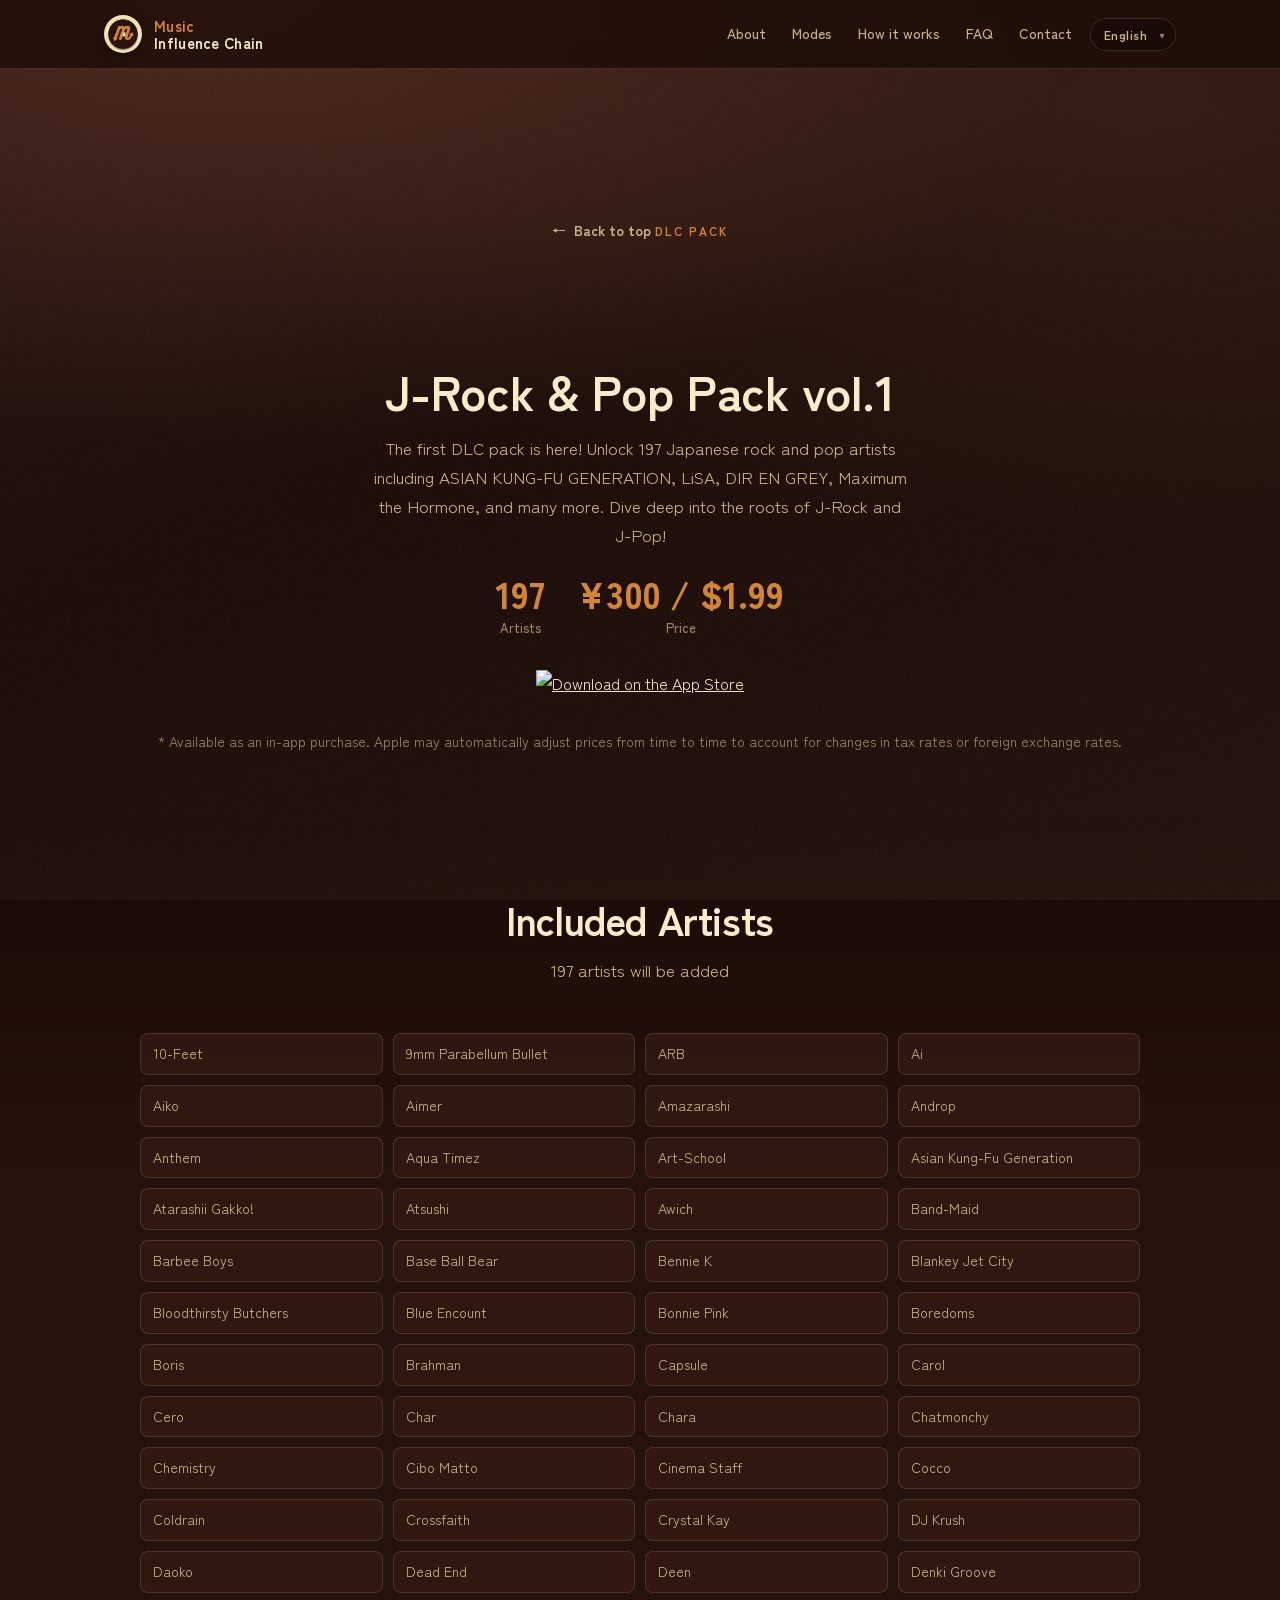
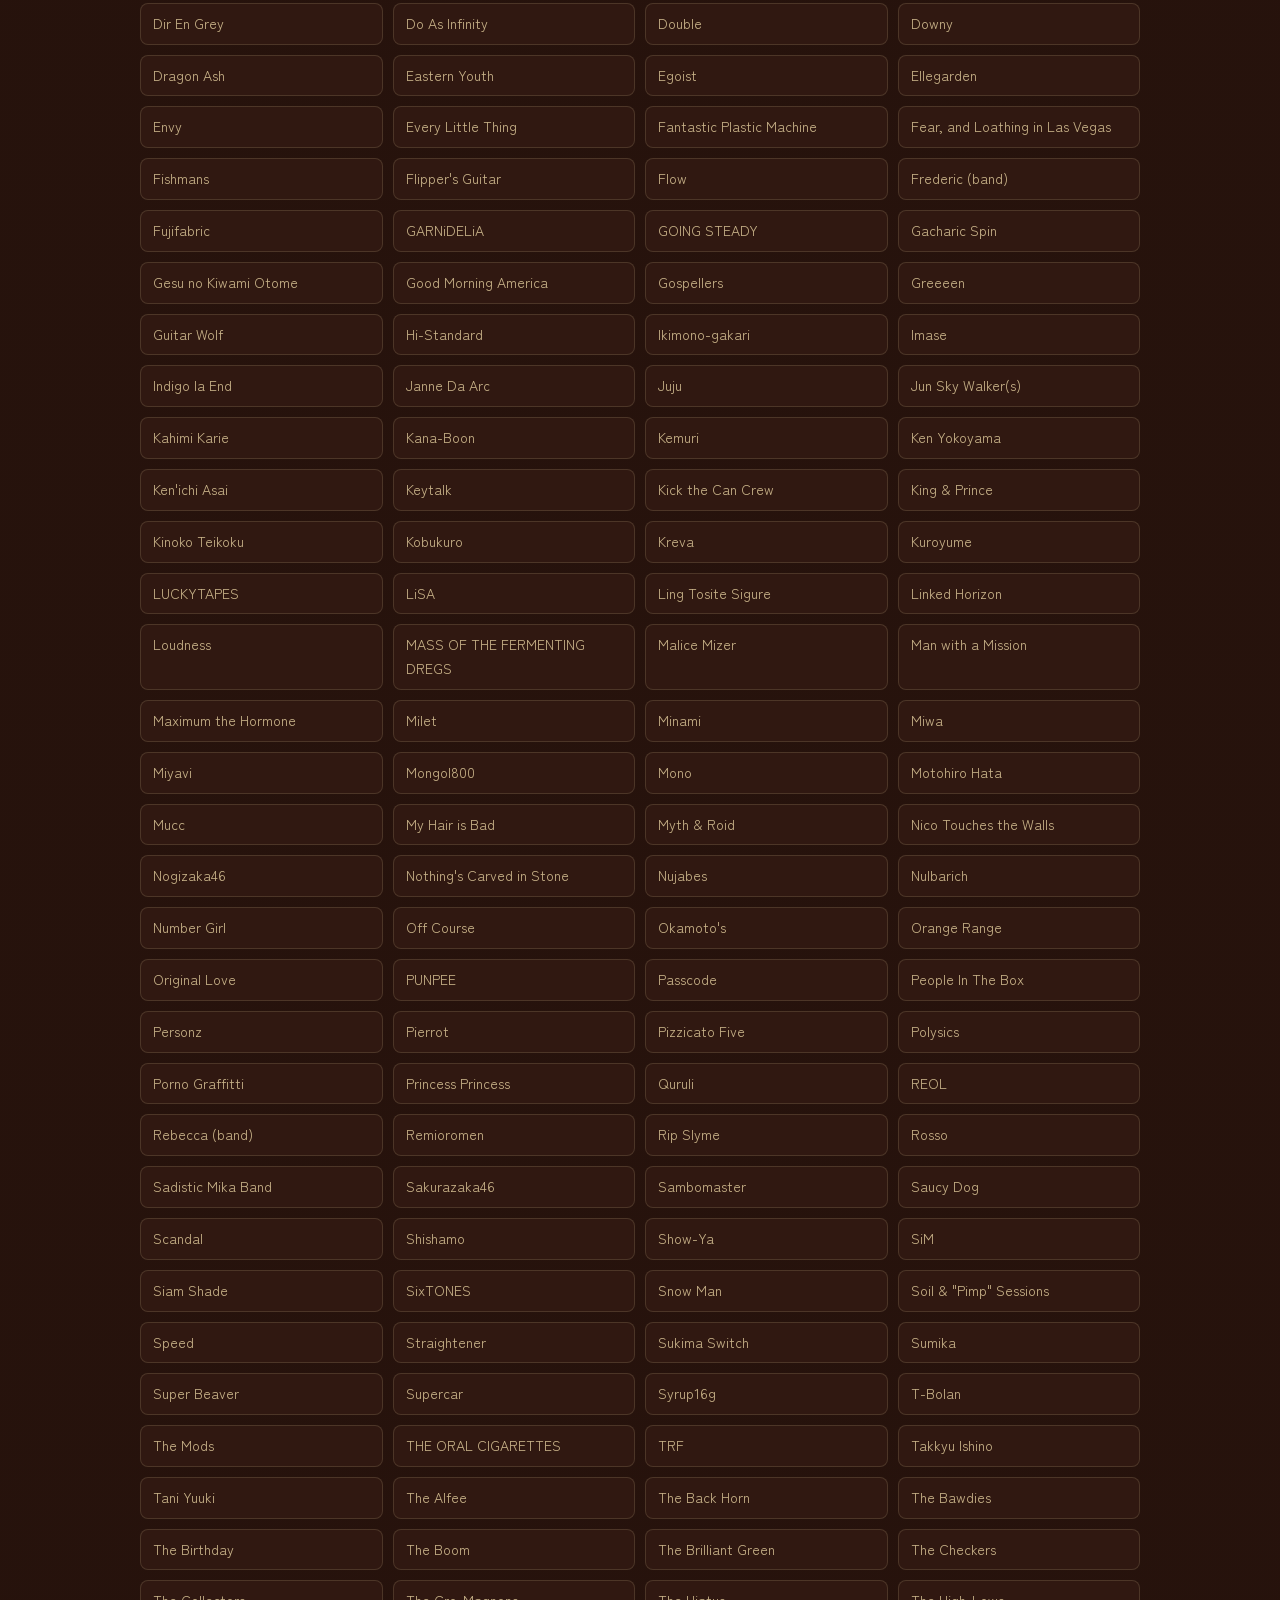
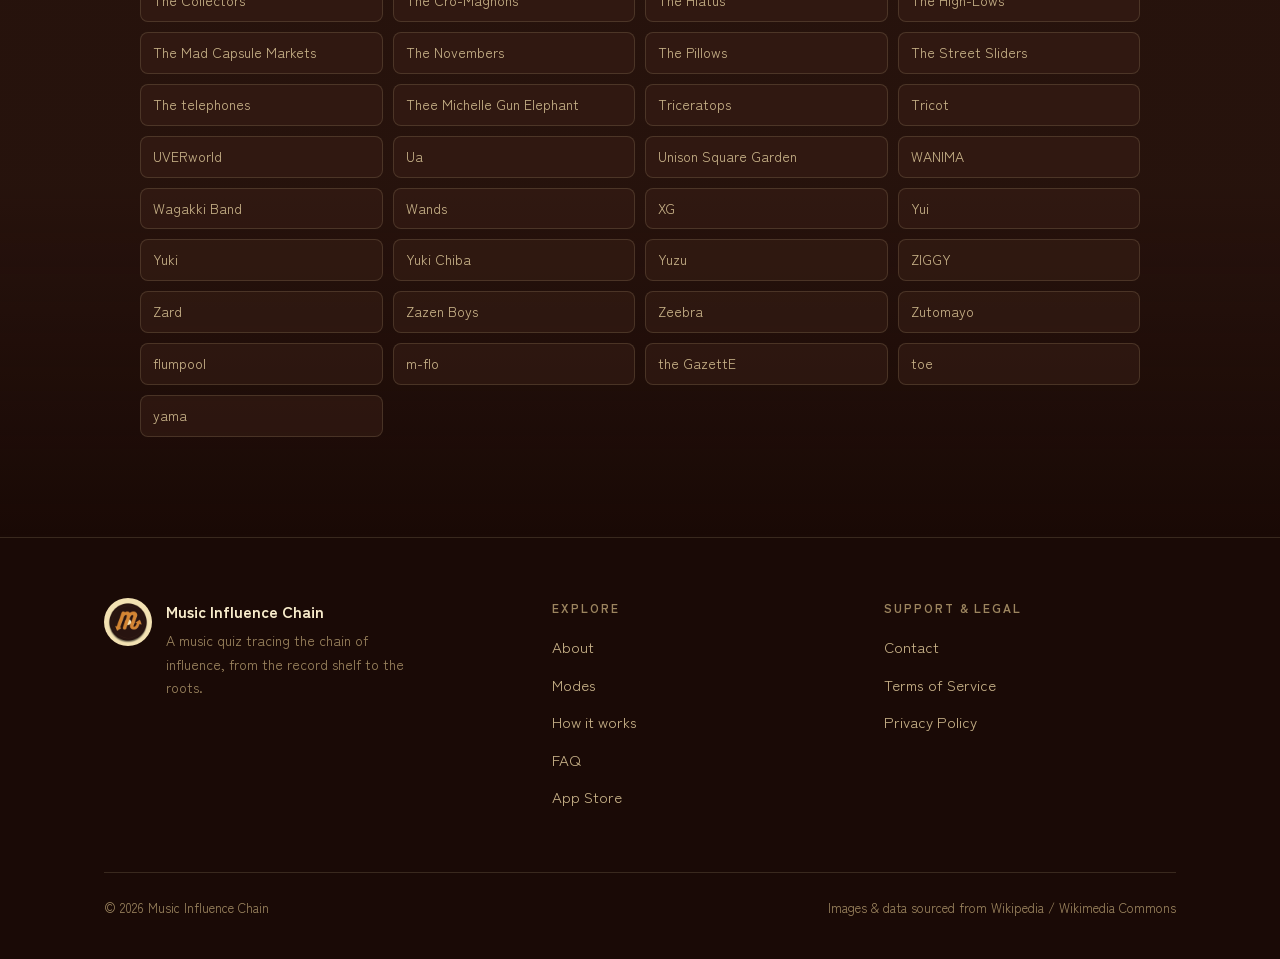
==== commit 5bcbdc32: "DLC価格修正（¥300/$1.99）、ドル表記追加、告知アイコン画像化、アーティスト名差替 - DLC価格を¥400→¥300に修正、ドル表記（本編$3.39、DLC$1.99）を追加 - Appl" ====
--- a/dlc-jrock-pop-v1.html
+++ b/dlc-jrock-pop-v1.html
@@ -4,7 +4,7 @@
   <meta charset="UTF-8" />
   <meta name="viewport" content="width=device-width, initial-scale=1.0" />
   <title>J-Rock &amp; Pop Pack vol.1 — Music Influence Chain</title>
-  <meta name="description" content="Music Influence Chain の DLC「J-Rock &amp; Pop Pack vol.1」。X JAPAN、B'z、Mr.Children、YOASOBI など197組の日本のロック・ポップアーティストをアンロック。 / The J-Rock & Pop Pack vol.1 DLC for Music Influence Chain. Unlock 197 Japanese rock and pop artists." />
+  <meta name="description" content="Music Influence Chain の DLC「J-Rock &amp; Pop Pack vol.1」。ASIAN KUNG-FU GENERATION、LiSA、DIR EN GREY、マキシマム ザ ホルモン など197組の日本のロック・ポップアーティストをアンロック。 / The J-Rock & Pop Pack vol.1 DLC for Music Influence Chain. Unlock 197 Japanese rock and pop artists." />
   <link rel="icon" type="image/png" href="assets/img/logo.png" />
   <link rel="preconnect" href="https://fonts.googleapis.com" />
   <link rel="preconnect" href="https://fonts.gstatic.com" crossorigin />
@@ -103,12 +103,12 @@
         <span class="lang-es">J-Rock &amp; Pop Pack vol.1</span>
       </h1>
       <p class="dlc-desc">
-        <span class="lang-ja">初の DLC パックが登場！X JAPAN、B'z、Mr.Children、YOASOBI など 197 組の日本のロック・ポップアーティストをアンロックできます。J-Rock・J-Pop のルーツを深く探求しましょう！</span>
-        <span class="lang-en">The first DLC pack is here! Unlock 197 Japanese rock and pop artists including X JAPAN, B'z, Mr.Children, YOASOBI, and many more. Dive deep into the roots of J-Rock and J-Pop!</span>
-        <span class="lang-zh-Hans">首个 DLC 包来了！解锁 197 位日本摇滚和流行艺术家，包括 X JAPAN、B'z、Mr.Children、YOASOBI 等。深入探索 J-Rock 和 J-Pop 的根源！</span>
-        <span class="lang-zh-Hant">首個 DLC 包來了！解鎖 197 位日本搖滾和流行藝術家，包括 X JAPAN、B'z、Mr.Children、YOASOBI 等。深入探索 J-Rock 和 J-Pop 的根源！</span>
-        <span class="lang-ko">첫 번째 DLC 팩 출시! X JAPAN, B'z, Mr.Children, YOASOBI 등 197명 이상의 일본 록·팝 아티스트를 잠금 해제하세요. J-Rock과 J-Pop의 뿌리를 깊이 탐험해 보세요!</span>
-        <span class="lang-es">¡El primer paquete DLC ya está aquí! Desbloquea 197 artistas de rock y pop japonés, incluyendo X JAPAN, B'z, Mr.Children, YOASOBI y muchos más. ¡Sumérgete en las raíces del J-Rock y J-Pop!</span>
+        <span class="lang-ja">初の DLC パックが登場！ASIAN KUNG-FU GENERATION、LiSA、DIR EN GREY、マキシマム ザ ホルモン など 197 組の日本のロック・ポップアーティストをアンロックできます。J-Rock・J-Pop のルーツを深く探求しましょう！</span>
+        <span class="lang-en">The first DLC pack is here! Unlock 197 Japanese rock and pop artists including ASIAN KUNG-FU GENERATION, LiSA, DIR EN GREY, Maximum the Hormone, and many more. Dive deep into the roots of J-Rock and J-Pop!</span>
+        <span class="lang-zh-Hans">首个 DLC 包来了！解锁 197 位日本摇滚和流行艺术家，包括 ASIAN KUNG-FU GENERATION、LiSA、DIR EN GREY、Maximum the Hormone 等。深入探索 J-Rock 和 J-Pop 的根源！</span>
+        <span class="lang-zh-Hant">首個 DLC 包來了！解鎖 197 位日本搖滾和流行藝術家，包括 ASIAN KUNG-FU GENERATION、LiSA、DIR EN GREY、Maximum the Hormone 等。深入探索 J-Rock 和 J-Pop 的根源！</span>
+        <span class="lang-ko">첫 번째 DLC 팩 출시! ASIAN KUNG-FU GENERATION, LiSA, DIR EN GREY, Maximum the Hormone 등 197명의 일본 록·팝 아티스트를 잠금 해제하세요. J-Rock과 J-Pop의 뿌리를 깊이 탐험해 보세요!</span>
+        <span class="lang-es">¡El primer paquete DLC ya está aquí! Desbloquea 197 artistas de rock y pop japonés, incluyendo ASIAN KUNG-FU GENERATION, LiSA, DIR EN GREY, Maximum the Hormone y muchos más. ¡Sumérgete en las raíces del J-Rock y J-Pop!</span>
       </p>
       <div class="dlc-stats">
         <div class="dlc-stat">
@@ -118,7 +118,7 @@
           </span>
         </div>
         <div class="dlc-stat">
-          <span class="stat-num">¥400</span>
+          <span class="stat-num">¥300 / $1.99</span>
           <span class="stat-label">
             <span class="lang-ja">価格</span><span class="lang-en">Price</span><span class="lang-zh-Hans">价格</span><span class="lang-zh-Hant">價格</span><span class="lang-ko">가격</span><span class="lang-es">Precio</span>
           </span>
@@ -128,12 +128,12 @@
         <img src="https://developer.apple.com/assets/elements/badges/download-on-the-app-store.svg" alt="Download on the App Store" />
       </a>
       <p style="margin-top:12px;font-size:14px;color:var(--text-faint);">
-        <span class="lang-ja">※ アプリ内から購入できます</span>
-        <span class="lang-en">* Available as an in-app purchase</span>
-        <span class="lang-zh-Hans">※ 可在应用内购买</span>
-        <span class="lang-zh-Hant">※ 可在應用程式內購買</span>
-        <span class="lang-ko">※ 앱 내에서 구매할 수 있습니다</span>
-        <span class="lang-es">* Disponible como compra dentro de la app</span>
+        <span class="lang-ja">※ アプリ内から購入できます。Appleが税率または外国為替レートの変動を考慮して、価格を随時自動的に調整する場合があります。</span>
+        <span class="lang-en">* Available as an in-app purchase. Apple may automatically adjust prices from time to time to account for changes in tax rates or foreign exchange rates.</span>
+        <span class="lang-zh-Hans">※ 可在应用内购买。Apple可能会根据税率或外汇汇率的变动随时自动调整价格。</span>
+        <span class="lang-zh-Hant">※ 可在應用程式內購買。Apple可能會根據稅率或外匯匯率的變動隨時自動調整價格。</span>
+        <span class="lang-ko">※ 앱 내에서 구매할 수 있습니다. Apple은 세율 또는 외환 환율 변동을 고려하여 수시로 가격을 자동 조정할 수 있습니다.</span>
+        <span class="lang-es">* Disponible como compra dentro de la app. Apple puede ajustar automáticamente los precios de vez en cuando para tener en cuenta los cambios en las tasas impositivas o los tipos de cambio.</span>
       </p>
     </div>
   </section>
--- a/assets/css/style.css
+++ b/assets/css/style.css
@@ -644,14 +644,10 @@
 }
 .announcement-card .ann-badge {
   flex-shrink: 0;
-  display: inline-flex;
-  align-items: center;
-  justify-content: center;
   width: 48px;
   height: 48px;
   border-radius: 12px;
-  background: linear-gradient(135deg, var(--terra), var(--terra-deep));
-  font-size: 22px;
+  object-fit: cover;
   box-shadow: 0 4px 12px rgba(168,84,40,0.4);
 }
 .announcement-card .ann-body { flex: 1; min-width: 0; }
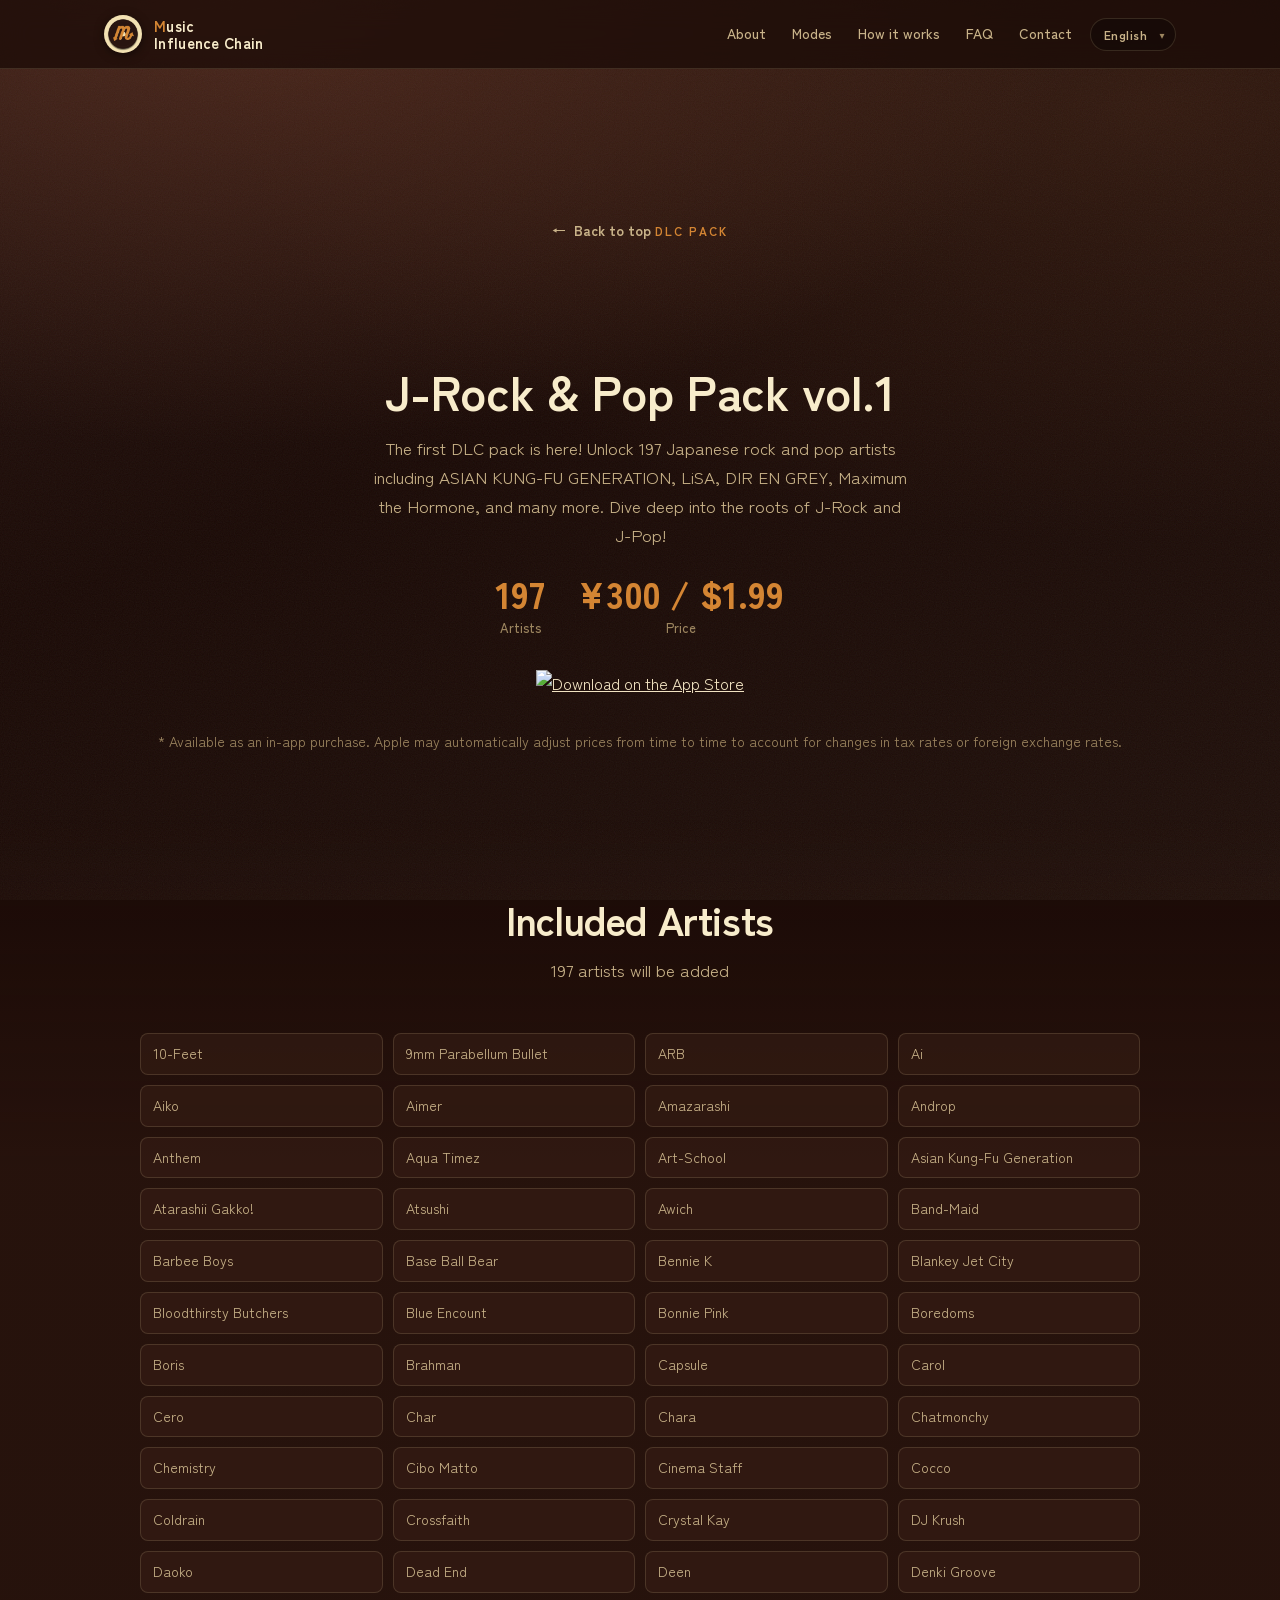
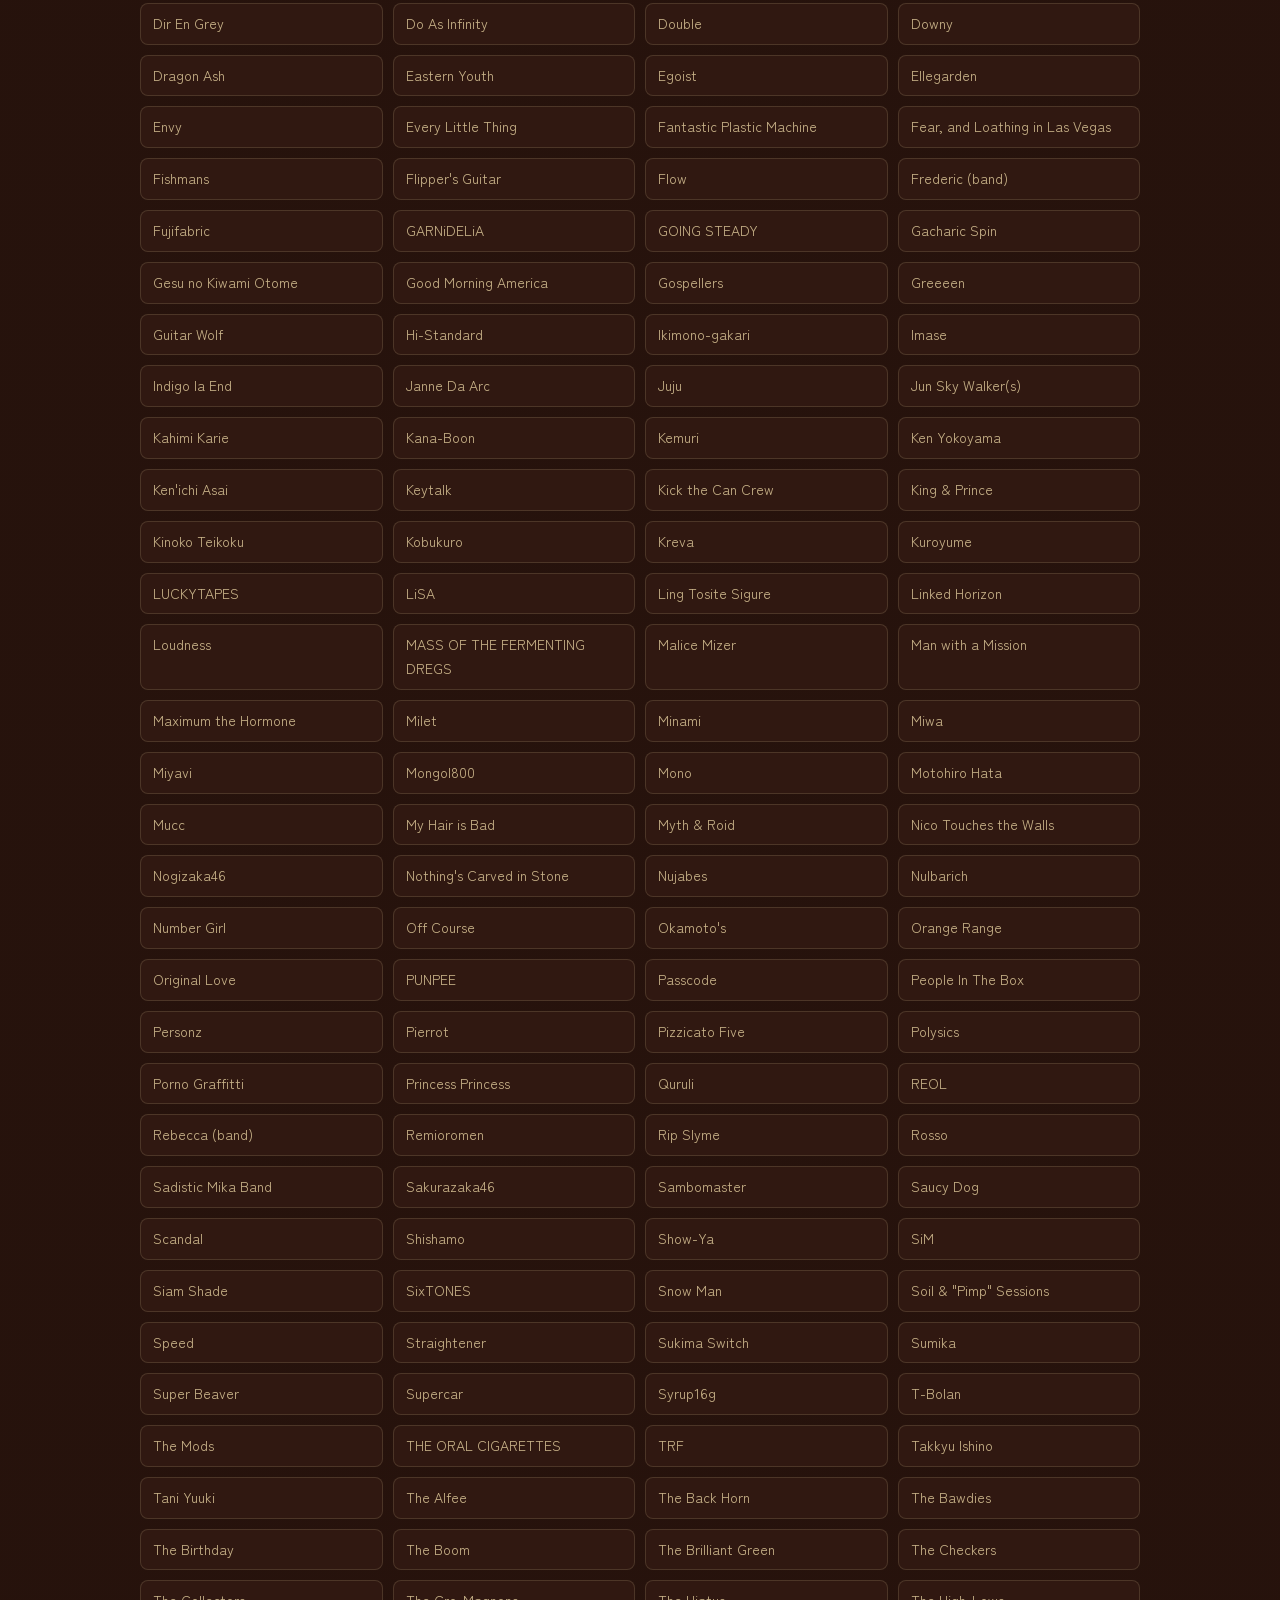
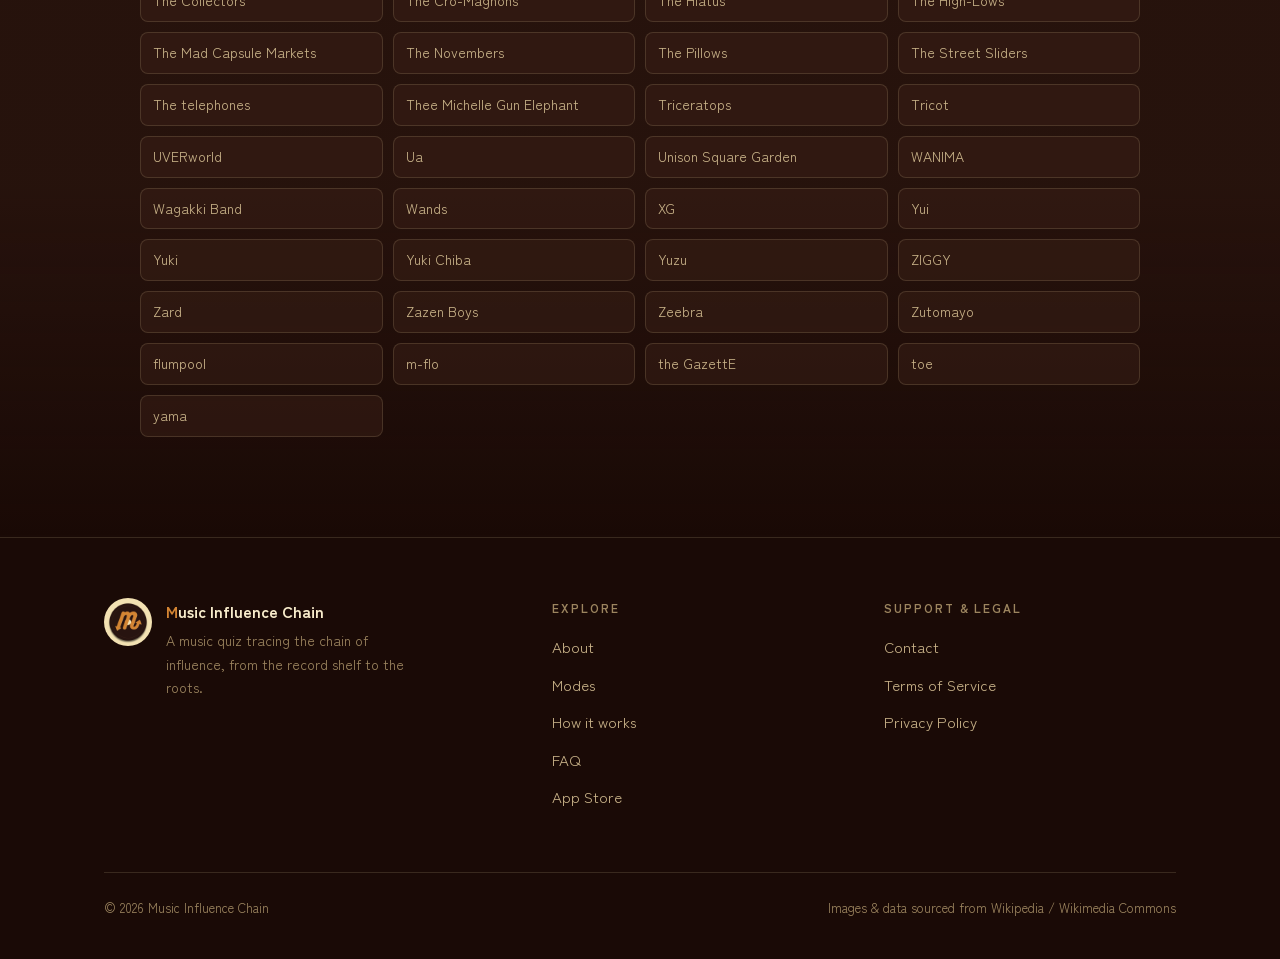
==== commit a80209ad: "告知バナーSVGアイコン化、金額削除、アーティスト一覧リンク追加、タイトルM装飾 - 告知バナーのアイコンをDLC画像→日本モチーフSVGに差替 - 告知バナーから金額表記を削除 - 告知概要文に「追" ====
--- a/dlc-jrock-pop-v1.html
+++ b/dlc-jrock-pop-v1.html
@@ -27,7 +27,7 @@
     <div class="wrap">
       <a class="brand" href="index.html">
         <img src="assets/img/logo.png" alt="Music Influence Chain" />
-        <span class="brand-name"><b>Music</b><br />Influence Chain</span>
+        <span class="brand-name"><b>M</b>usic<br />Influence Chain</span>
       </a>
       <nav class="nav">
         <a href="index.html#about">
@@ -368,7 +368,7 @@
         <div class="footer-brand">
           <img src="assets/img/logo.png" alt="" />
           <div>
-            <div class="ft-name">Music Influence Chain</div>
+            <div class="ft-name"><span style="color:var(--accent)">M</span>usic Influence Chain</div>
             <p class="ft-desc">
               <span class="lang-ja">レコード棚から音楽のルーツをたどる、影響の連鎖の音楽クイズ。</span>
               <span class="lang-en">A music quiz tracing the chain of influence, from the record shelf to the roots.</span>
--- a/assets/css/style.css
+++ b/assets/css/style.css
@@ -297,7 +297,7 @@
   font-weight: 700;
 }
 .hero h1 .m1 { color: var(--accent); }
-.hero h1 .m2 { color: var(--cream-soft); display: block; }
+.hero h1 .m2 { color: var(--cream-soft); }
 .hero .tagline {
   margin: 22px 0 8px;
   font-size: clamp(17px, 2.2vw, 22px);
@@ -644,11 +644,12 @@
 }
 .announcement-card .ann-badge {
   flex-shrink: 0;
+  display: inline-flex;
+  align-items: center;
+  justify-content: center;
   width: 48px;
   height: 48px;
   border-radius: 12px;
-  object-fit: cover;
-  box-shadow: 0 4px 12px rgba(168,84,40,0.4);
 }
 .announcement-card .ann-body { flex: 1; min-width: 0; }
 .announcement-card .ann-title {
